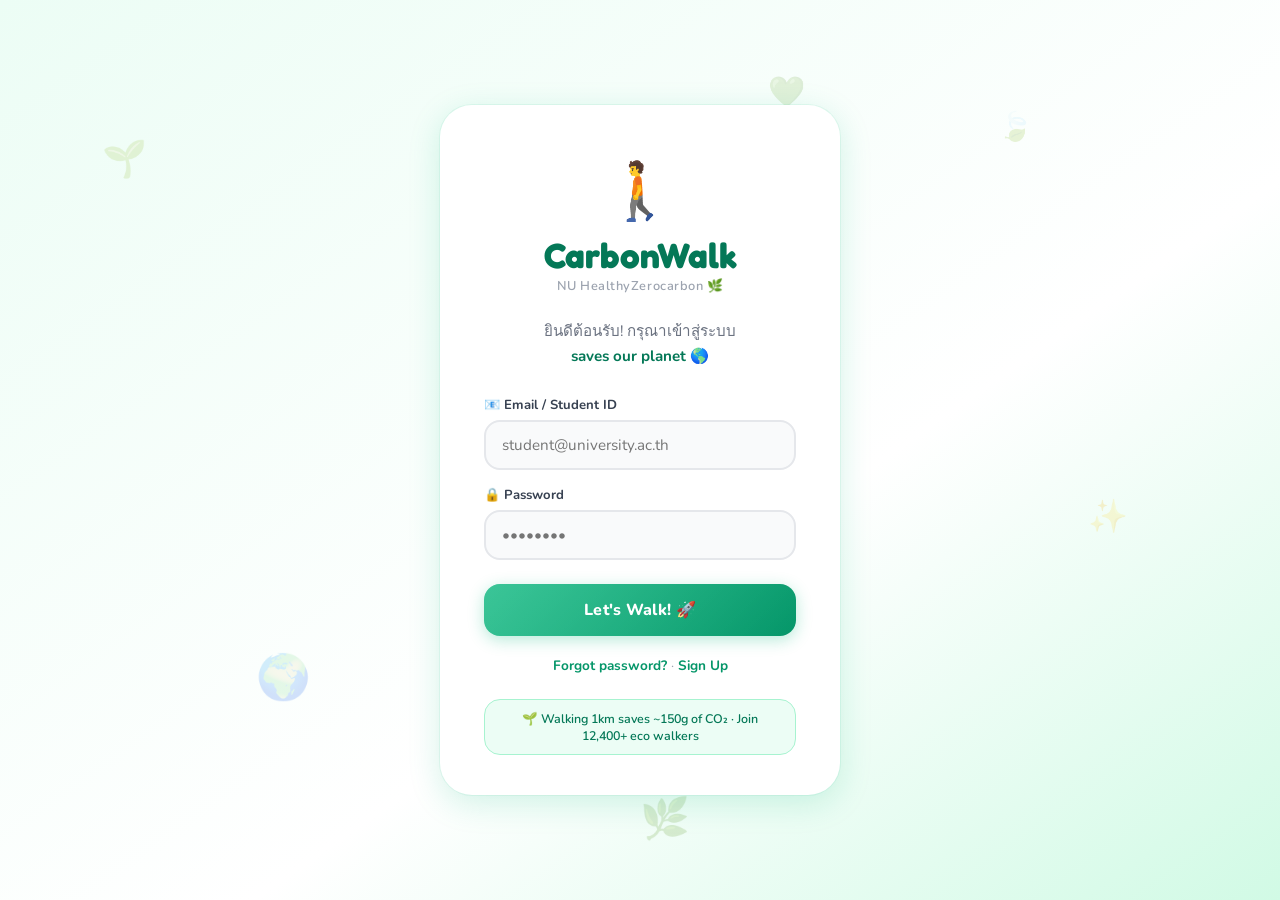
==== index.html @ cf756fbd "Add files via upload" ====
<!DOCTYPE html>
<html lang="en">
<head>
  <meta charset="UTF-8" />
  <meta name="viewport" content="width=device-width, initial-scale=1.0" />
  <title>CarbonWalk 🌿 NU HealthyZerocarbon</title>
  <link rel="stylesheet" href="code.css" />
  <link rel="preconnect" href="https://fonts.googleapis.com" />
  <link rel="preconnect" href="https://fonts.gstatic.com" crossorigin />
  <link href="https://fonts.googleapis.com/css2?family=Nunito:wght@400;600;700;800;900&family=Fredoka+One&display=swap" rel="stylesheet" />
</head>
<body>
 
  <!-- ═══════════════════════════════════════════
       LOGIN PAGE
  ═══════════════════════════════════════════ -->
  <div id="page-login" class="page active">
    <div class="login-bg">
      <span class="floating-sticker s1">🌱</span>
      <span class="floating-sticker s2">🍃</span>
      <span class="floating-sticker s3">🌍</span>
      <span class="floating-sticker s4">✨</span>
      <span class="floating-sticker s5">🌿</span>
      <span class="floating-sticker s6">💚</span>
    </div>
 
    <div class="login-card">
      <div class="login-logo">
        <div class="logo-badge">🚶</div>
        <h1 class="logo-title">CarbonWalk</h1>
        <p class="logo-sub">NU HealthyZerocarbon 🌿</p>
      </div>
 
      <div class="login-tagline">
        <p>ยินดีต้อนรับ! กรุณาเข้าสู่ระบบ<br/><strong>saves our planet 🌎</strong></p>
      </div>
 
      <div class="form-group">
        <label>📧 Email / Student ID</label>
        <input type="text" id="login-email" placeholder="student@university.ac.th" />
      </div>
      <div class="form-group">
        <label>🔒 Password</label>
        <input type="password" id="login-password" placeholder="••••••••" />
      </div>
 
      <button class="btn-primary" id="btn-login">
        Let's Walk! 🚀
      </button>
 
      <div class="login-footer">
        <a href="#">Forgot password?</a> · <a href="#">Sign Up</a>
      </div>
 
      <div class="eco-note">
        🌱 Walking 1km saves ~150g of CO₂ · Join 12,400+ eco walkers
      </div>
    </div>
  </div>
 
  <!-- ═══════════════════════════════════════════
       MAIN APP SHELL (after login)
  ═══════════════════════════════════════════ -->
  <div id="app-shell" class="hidden">
 
    <!-- TOP BAR (desktop) -->
    <header class="top-bar">
      <div class="top-bar-left">
        <span class="tb-logo">🚶 CarbonWalk</span>
        <span class="tb-tagline">NU HealthyZerocarbon</span>
      </div>
      <nav class="top-nav">
        <button class="top-nav-btn active" data-tab="home">🏠 Home</button>
        <button class="top-nav-btn" data-tab="map">🗺️ Map</button>
        <button class="top-nav-btn" data-tab="achievements">🏆 Badges</button>
        <button class="top-nav-btn" data-tab="history">📅 History</button>
        <button class="top-nav-btn" data-tab="profile">👤 Profile</button>
      </nav>
      <div class="top-bar-right">
        <div class="top-streak">🔥 <span id="tb-streak">7</span> day streak</div>
        <div class="top-avatar" id="top-avatar-btn">
          <img src="https://api.dicebear.com/7.x/fun-emoji/svg?seed=eco" alt="avatar" />
        </div>
      </div>
    </header>
 
    <!-- CONTENT AREA -->
    <main class="content-area">
 
      <!-- ─── HOME / DASHBOARD ─── -->
      <section id="tab-home" class="tab-content active">
 
        <div class="dashboard-greeting">
          <div>
            <p class="greeting-sub">Good morning! 🌤️</p>
            <h2 class="greeting-name">Eco Walker <span id="user-name-home">Alex</span> 👋</h2>
          </div>
          <div class="daily-goal-pill">
            <span>Goal: <strong id="goal-display">10,000</strong> steps</span>
          </div>
        </div>
 
        <!-- STEP RING TRACKER -->
        <div class="step-tracker-card">
          <div class="step-ring-wrap">
            <svg class="step-ring" viewBox="0 0 200 200" xmlns="http://www.w3.org/2000/svg">
              <circle class="ring-bg" cx="100" cy="100" r="80" />
              <circle class="ring-progress" id="ring-progress" cx="100" cy="100" r="80"
                stroke-dasharray="502"
                stroke-dashoffset="502" />
            </svg>
            <div class="ring-inner">
              <div class="ring-emoji">🚶</div>
              <div class="ring-steps" id="ring-steps">0</div>
              <div class="ring-label">steps today</div>
            </div>
          </div>
 
          <div class="step-stats-row">
            <div class="stat-chip">
              <span class="stat-icon">🔥</span>
              <span class="stat-val" id="stat-cal">0</span>
              <span class="stat-label">kcal</span>
            </div>
            <div class="stat-chip">
              <span class="stat-icon">📏</span>
              <span class="stat-val" id="stat-km">0.0</span>
              <span class="stat-label">km</span>
            </div>
            <div class="stat-chip">
              <span class="stat-icon">⏱️</span>
              <span class="stat-val" id="stat-min">0</span>
              <span class="stat-label">min</span>
            </div>
          </div>
 
          <div class="track-controls">
            <button class="btn-track" id="btn-start-stop">▶ Start Walk</button>
            <button class="btn-reset" id="btn-reset">↺ Reset</button>
          </div>
        </div>
 
        <!-- CARBON SAVED WIDGET -->
        <div class="carbon-card">
          <div class="carbon-header">
            <h3>🌍 Carbon Saved Today</h3>
            <span class="carbon-badge">Live</span>
          </div>
          <div class="carbon-body">
            <div class="carbon-main">
              <span class="carbon-val" id="carbon-grams">0</span>
              <span class="carbon-unit">g CO₂</span>
            </div>
            <div class="carbon-sub">
              ≈ <span id="carbon-km-equiv">0.0</span> km of car travel avoided 🚗💨
            </div>
          </div>
          <div class="carbon-bar-wrap">
            <div class="carbon-bar" id="carbon-bar"></div>
          </div>
        </div>
 
        <!-- TREE WIDGET -->
        <div class="tree-widget-card">
          <div class="tree-widget-left">
            <div class="tree-emoji-big" id="tree-emoji">🌱</div>
            <div class="tree-progress-ring-wrap">
              <svg viewBox="0 0 80 80" class="tree-ring-svg">
                <circle class="tree-ring-bg" cx="40" cy="40" r="32"/>
                <circle class="tree-ring-fill" id="tree-ring-fill" cx="40" cy="40" r="32"
                  stroke-dasharray="201"
                  stroke-dashoffset="201"/>
              </svg>
              <span class="tree-ring-pct" id="tree-ring-pct">0%</span>
            </div>
          </div>
          <div class="tree-widget-right">
            <h3 class="tree-title">🌳 Trees Saved</h3>
            <p class="tree-count"><span id="tree-count">0</span> <small>virtual trees</small></p>
            <p class="tree-sub">
              <span id="tree-co2-left">21.8</span>g CO₂ more to<br/>grow your next 🌳
            </p>
            <div class="tree-legend">
              <span>🌱 Seedling</span>
              <span>🌿 Sapling</span>
              <span>🌳 Full Tree</span>
            </div>
          </div>
        </div>
 
        <!-- QUICK ACHIEVEMENTS STRIP -->
        <div class="quick-achieve">
          <h3>🏅 Today's Challenges</h3>
          <div class="challenge-strip" id="challenge-strip">
            <!-- filled by JS -->
          </div>
        </div>
 
      </section>
 
      <!-- ─── MAP ─── -->
      <section id="tab-map" class="tab-content">
        <div class="map-header">
          <h2>🗺️ Live Walk Tracker</h2>
          <p>Track your route in real-time</p>
        </div>
 
        <div class="map-placeholder" id="map-placeholder">
          <div class="map-overlay-ui">
            <div class="map-mock-route"></div>
            <div class="map-pin current">📍</div>
            <div class="map-pin start">🏁</div>
            <div class="map-grid"></div>
          </div>
          <div class="map-overlay-label">
            <span class="map-label-text">🛰️ GPS Map (connect device to activate)</span>
          </div>
        </div>
 
        <div class="map-stats-row">
          <div class="map-stat">
            <div class="ms-icon">📏</div>
            <div class="ms-val" id="map-km">0.0 km</div>
            <div class="ms-label">Distance</div>
          </div>
          <div class="map-stat">
            <div class="ms-icon">⏱️</div>
            <div class="ms-val" id="map-time">00:00</div>
            <div class="ms-label">Time</div>
          </div>
          <div class="map-stat">
            <div class="ms-icon">⚡</div>
            <div class="ms-val" id="map-pace">0:00</div>
            <div class="ms-label">Pace / km</div>
          </div>
          <div class="map-stat">
            <div class="ms-icon">🌍</div>
            <div class="ms-val" id="map-co2">0g</div>
            <div class="ms-label">CO₂ Saved</div>
          </div>
        </div>
 
        <div class="map-controls">
          <button class="btn-primary" id="btn-map-start">▶ Start Tracking</button>
          <button class="btn-secondary" id="btn-map-pause">⏸ Pause</button>
          <button class="btn-danger" id="btn-map-stop">⏹ Stop &amp; Save</button>
        </div>
 
        <div class="route-history">
          <h3>📍 Recent Routes</h3>
          <div class="route-list" id="route-list">
            <div class="route-item">
              <span class="route-icon">🏫</span>
              <div class="route-info">
                <strong>Campus Loop</strong>
                <small>2.3 km · 28 min · 345g CO₂ saved</small>
              </div>
              <span class="route-date">Today</span>
            </div>
            <div class="route-item">
              <span class="route-icon">🏪</span>
              <div class="route-info">
                <strong>Market Walk</strong>
                <small>1.8 km · 22 min · 270g CO₂ saved</small>
              </div>
              <span class="route-date">Yesterday</span>
            </div>
            <div class="route-item">
              <span class="route-icon">🌳</span>
              <div class="route-info">
                <strong>Park Path</strong>
                <small>3.1 km · 38 min · 465g CO₂ saved</small>
              </div>
              <span class="route-date">Mon</span>
            </div>
          </div>
        </div>
      </section>
 
      <!-- ─── ACHIEVEMENTS ─── -->
      <section id="tab-achievements" class="tab-content">
        <div class="achieve-header">
          <h2>🏆 Badges &amp; Achievements</h2>
          <p>Keep walking to unlock them all!</p>
        </div>
 
        <div class="achieve-summary">
          <div class="ach-sum-item">
            <span class="ach-sum-val" id="ach-unlocked">3</span>
            <span class="ach-sum-label">Unlocked</span>
          </div>
          <div class="ach-sum-divider"></div>
          <div class="ach-sum-item">
            <span class="ach-sum-val" id="ach-total">12</span>
            <span class="ach-sum-label">Total</span>
          </div>
          <div class="ach-sum-divider"></div>
          <div class="ach-sum-item">
            <span class="ach-sum-val" id="ach-points">450</span>
            <span class="ach-sum-label">Eco Points</span>
          </div>
        </div>
 
        <!-- Level Bar -->
        <div class="level-card">
          <div class="level-header">
            <span class="level-icon">🌿</span>
            <div>
              <strong class="level-name" id="level-name">Eco Seedling</strong>
              <p class="level-desc">Keep walking to level up!</p>
            </div>
            <span class="level-num">Lv. <span id="level-num">2</span></span>
          </div>
          <div class="level-bar-bg">
            <div class="level-bar-fill" id="level-bar-fill" style="width:35%"></div>
          </div>
          <div class="level-bar-labels">
            <span>450 pts</span><span>Next: 1,000 pts</span>
          </div>
        </div>
 
        <!-- Badges Grid -->
        <div class="badges-section">
          <h3>🎖️ My Badges</h3>
          <div class="badges-grid" id="badges-grid">
            <!-- Filled by JS -->
          </div>
        </div>
 
        <!-- Active Challenges -->
        <div class="challenges-section">
          <h3>⚡ Active Challenges</h3>
          <div class="challenges-list" id="challenges-list">
            <!-- Filled by JS -->
          </div>
        </div>
      </section>
 
      <!-- ─── HISTORY ─── -->
      <section id="tab-history" class="tab-content">
        <div class="history-header">
          <h2>📅 Walking History</h2>
          <p>Your eco journey so far 🌱</p>
        </div>
 
        <!-- Week Summary -->
        <div class="week-summary">
          <h3>This Week</h3>
          <div class="week-bars" id="week-bars">
            <!-- Filled by JS -->
          </div>
          <div class="week-days" id="week-days">
            <!-- Filled by JS -->
          </div>
        </div>
 
        <!-- Cumulative Stats -->
        <div class="cumul-stats">
          <div class="cumul-card">
            <span class="cumul-icon">👣</span>
            <span class="cumul-val" id="total-steps-all">0</span>
            <span class="cumul-label">Total Steps</span>
          </div>
          <div class="cumul-card">
            <span class="cumul-icon">📏</span>
            <span class="cumul-val" id="total-km-all">0.0 km</span>
            <span class="cumul-label">Distance</span>
          </div>
          <div class="cumul-card">
            <span class="cumul-icon">🌍</span>
            <span class="cumul-val" id="total-co2-all">0g</span>
            <span class="cumul-label">CO₂ Saved</span>
          </div>
          <div class="cumul-card">
            <span class="cumul-icon">🌳</span>
            <span class="cumul-val" id="total-trees-all">0</span>
            <span class="cumul-label">Trees Saved</span>
          </div>
        </div>
 
        <!-- Daily Log -->
        <div class="daily-log">
          <h3>📋 Daily Log</h3>
          <div class="log-list" id="log-list">
            <!-- Filled by JS -->
          </div>
        </div>
      </section>
 
      <!-- ─── PROFILE ─── -->
      <section id="tab-profile" class="tab-content">
        <div class="profile-hero">
          <div class="profile-avatar-wrap">
            <img src="https://api.dicebear.com/7.x/fun-emoji/svg?seed=eco" class="profile-avatar" alt="avatar" />
            <div class="profile-level-badge">Lv.2</div>
          </div>
          <h2 class="profile-name" id="profile-name-display">Alex Walker</h2>
          <p class="profile-id">🎓 Student · Naresuan University</p>
          <p class="profile-joined">🌱 Eco walker since May 2024</p>
 
          <div class="profile-rank">
            <span>🌿 Eco Seedling</span>
          </div>
        </div>
 
        <!-- All-time stats -->
        <div class="profile-stats-grid">
          <div class="ps-card">
            <span class="ps-icon">👣</span>
            <span class="ps-val" id="ps-total-steps">128,450</span>
            <span class="ps-label">Lifetime Steps</span>
          </div>
          <div class="ps-card">
            <span class="ps-icon">🌍</span>
            <span class="ps-val" id="ps-total-co2">19.3 kg</span>
            <span class="ps-label">CO₂ Saved</span>
          </div>
          <div class="ps-card">
            <span class="ps-icon">🌳</span>
            <span class="ps-val" id="ps-total-trees">88</span>
            <span class="ps-label">Trees Saved</span>
          </div>
          <div class="ps-card">
            <span class="ps-icon">🔥</span>
            <span class="ps-val" id="ps-streak">7</span>
            <span class="ps-label">Day Streak</span>
          </div>
        </div>
 
        <!-- Preferences -->
        <div class="profile-section">
          <h3>⚙️ Preferences</h3>
          <div class="pref-list">
            <div class="pref-item">
              <span>🏃 Daily Step Goal</span>
              <div class="pref-control">
                <button class="pref-btn" id="goal-minus">−</button>
                <span id="pref-goal-val">10,000</span>
                <button class="pref-btn" id="goal-plus">+</button>
              </div>
            </div>
            <div class="pref-item">
              <span>🔔 Notifications</span>
              <label class="toggle-switch">
                <input type="checkbox" id="toggle-notif" checked />
                <span class="toggle-slider"></span>
              </label>
            </div>
            <div class="pref-item">
              <span>🌙 Dark Mode</span>
              <label class="toggle-switch">
                <input type="checkbox" id="toggle-dark" />
                <span class="toggle-slider"></span>
              </label>
            </div>
            <div class="pref-item">
              <span>📍 Auto GPS Track</span>
              <label class="toggle-switch">
                <input type="checkbox" id="toggle-gps" checked />
                <span class="toggle-slider"></span>
              </label>
            </div>
          </div>
        </div>
 
        <!-- Eco Impact -->
        <div class="profile-section eco-impact">
          <h3>🌎 Your Eco Impact</h3>
          <div class="impact-statement">
            <p>Your walking has saved the equivalent of</p>
            <div class="impact-big">🚗 128 km</div>
            <p>of car travel, keeping <strong>19.3 kg</strong> of CO₂ out of our atmosphere. You are a <strong>Climate Hero!</strong> 🦸‍♀️</p>
          </div>
        </div>
 
        <button class="btn-logout" id="btn-logout">🚪 Log Out</button>
      </section>
 
    </main><!-- end .content-area -->
 
    <!-- BOTTOM NAV (mobile) -->
    <nav class="bottom-nav">
      <button class="bnav-btn active" data-tab="home">
        <span class="bnav-icon">🏠</span>
        <span class="bnav-label">Home</span>
      </button>
      <button class="bnav-btn" data-tab="map">
        <span class="bnav-icon">🗺️</span>
        <span class="bnav-label">Map</span>
      </button>
      <button class="bnav-btn" data-tab="achievements">
        <span class="bnav-icon">🏆</span>
        <span class="bnav-label">Badges</span>
      </button>
      <button class="bnav-btn" data-tab="history">
        <span class="bnav-icon">📅</span>
        <span class="bnav-label">History</span>
      </button>
      <button class="bnav-btn" data-tab="profile">
        <span class="bnav-icon">👤</span>
        <span class="bnav-label">Profile</span>
      </button>
    </nav>
 
  </div><!-- end #app-shell -->
 
  <!-- TOAST NOTIFICATION -->
  <div id="toast" class="toast hidden"></div>
 
  <script src="script.js"></script>
</body>
</html>
---- code.css ----
/* ═══════════════════════════════════════════════════════
   CarbonWalk · NU HealthyZerocarbon
   style.css — Cute Minimal · Green & White · Mobile-First
   ═══════════════════════════════════════════════════════ */
 
/* ─── CSS VARIABLES ─── */
:root {
  --green-900: #064e3b;
  --green-800: #065f46;
  --green-700: #047857;
  --green-600: #059669;
  --green-500: #10b981;
  --green-400: #34d399;
  --green-300: #6ee7b7;
  --green-200: #a7f3d0;
  --green-100: #d1fae5;
  --green-50:  #ecfdf5;
 
  --white:     #ffffff;
  --gray-50:   #f9fafb;
  --gray-100:  #f3f4f6;
  --gray-200:  #e5e7eb;
  --gray-300:  #d1d5db;
  --gray-400:  #9ca3af;
  --gray-500:  #6b7280;
  --gray-700:  #374151;
  --gray-900:  #111827;
 
  --accent:    #f59e0b;
  --danger:    #ef4444;
  --info:      #3b82f6;
 
  --radius-sm: 10px;
  --radius-md: 16px;
  --radius-lg: 24px;
  --radius-xl: 32px;
  --radius-full: 9999px;
 
  --shadow-sm: 0 2px 8px rgba(16,185,129,0.08);
  --shadow-md: 0 4px 20px rgba(16,185,129,0.13);
  --shadow-lg: 0 8px 32px rgba(16,185,129,0.18);
 
  --font-main: 'Nunito', sans-serif;
  --font-display: 'Fredoka One', cursive;
 
  --transition: 0.25s cubic-bezier(0.34, 1.56, 0.64, 1);
  --transition-fast: 0.15s ease;
 
  --bottom-nav-h: 72px;
  --top-bar-h: 64px;
}
 
/* ─── DARK MODE ─── */
body.dark {
  --white:    #1a2e1e;
  --gray-50:  #1f3324;
  --gray-100: #243b29;
  --gray-200: #2e4a33;
  --gray-300: #3d6345;
  --gray-400: #6b9e76;
  --gray-500: #9dc9a8;
  --gray-700: #c8e6cc;
  --gray-900: #ecf7ee;
  --green-50: #162b1a;
  --green-100:#1f3c25;
}
 
/* ─── RESET & BASE ─── */
*, *::before, *::after { box-sizing: border-box; margin: 0; padding: 0; }
 
html { font-size: 16px; scroll-behavior: smooth; }
 
body {
  font-family: var(--font-main);
  background: var(--gray-50);
  color: var(--gray-900);
  min-height: 100vh;
  overflow-x: hidden;
  -webkit-font-smoothing: antialiased;
}
 
a { color: var(--green-600); text-decoration: none; }
a:hover { text-decoration: underline; }
 
img { max-width: 100%; display: block; }
 
input {
  font-family: var(--font-main);
  font-size: 1rem;
}
 
button {
  font-family: var(--font-main);
  cursor: pointer;
  border: none;
  outline: none;
}
 
/* ─── UTILITY ─── */
.hidden { display: none !important; }
 
/* ═══════════════════════════════════════════════════════
   LOGIN PAGE
═══════════════════════════════════════════════════════ */
#page-login {
  min-height: 100vh;
  display: flex;
  align-items: center;
  justify-content: center;
  padding: 24px 16px;
  position: relative;
  background: linear-gradient(145deg, var(--green-50) 0%, var(--white) 60%, var(--green-100) 100%);
  overflow: hidden;
}
 
/* Floating background stickers */
.login-bg {
  position: absolute;
  inset: 0;
  pointer-events: none;
  overflow: hidden;
}
 
.floating-sticker {
  position: absolute;
  font-size: clamp(28px, 5vw, 48px);
  opacity: 0.18;
  animation: floatUp 6s ease-in-out infinite;
  user-select: none;
}
.s1 { left: 8%;  top: 15%; animation-delay: 0s;    font-size: 36px; }
.s2 { left: 78%; top: 12%; animation-delay: 1.2s;  font-size: 28px; }
.s3 { left: 20%; top: 72%; animation-delay: 0.6s;  font-size: 44px; }
.s4 { left: 85%; top: 55%; animation-delay: 2s;    font-size: 32px; }
.s5 { left: 50%; top: 88%; animation-delay: 1.6s;  font-size: 40px; }
.s6 { left: 60%; top: 8%;  animation-delay: 0.9s;  font-size: 30px; }
 
@keyframes floatUp {
  0%, 100% { transform: translateY(0px) rotate(0deg);  opacity: 0.18; }
  50%       { transform: translateY(-18px) rotate(8deg); opacity: 0.28; }
}

/* Falling leaves background (login) */
.fall-leaf {
  position: absolute;
  top: -10vh;
  left: 0;
  pointer-events: none;
  user-select: none;
  opacity: 0.85;
  z-index: 1;
  will-change: transform, opacity;
  animation-name: fallDown, leafSpin;
  animation-timing-function: linear, ease-in-out;
  animation-iteration-count: infinite, infinite;
}

@keyframes fallDown {
  0%   { transform: translateY(-10vh) translateX(0); opacity: 0.9; }
  50%  { opacity: 0.95; }
  100% { transform: translateY(110vh) translateX(30px); opacity: 0.85; }
}

@keyframes leafSpin {
  0%   { transform: rotate(0deg); }
  50%  { transform: rotate(90deg); }
  100% { transform: rotate(360deg); }
}
/* removed falling leaves styles */
 
.login-card {
  background: var(--white);
  border-radius: var(--radius-xl);
  padding: 40px 32px 32px;
  width: 100%;
  max-width: 400px;
  box-shadow: var(--shadow-lg), 0 0 0 1px rgba(16,185,129,0.08);
  position: relative;
  animation: slideUp 0.6s cubic-bezier(0.34, 1.56, 0.64, 1) both;
}
 
@keyframes slideUp {
  from { opacity: 0; transform: translateY(40px) scale(0.96); }
  to   { opacity: 1; transform: translateY(0)    scale(1); }
}
 
.login-logo {
  text-align: center;
  margin-bottom: 24px;
}
 
.logo-badge {
  font-size: 56px;
  display: block;
  margin-bottom: 8px;
  animation: bounce 2s ease-in-out infinite;
}
 
@keyframes bounce {
  0%, 100% { transform: translateY(0); }
  50%       { transform: translateY(-8px); }
}
 
.logo-title {
  font-family: var(--font-display);
  font-size: 2.2rem;
  color: var(--green-700);
  line-height: 1;
}
 
.logo-sub {
  font-size: 0.8rem;
  color: var(--gray-400);
  margin-top: 4px;
  font-weight: 600;
  letter-spacing: 0.04em;
}
 
.login-tagline {
  text-align: center;
  margin-bottom: 28px;
  color: var(--gray-500);
  font-size: 0.95rem;
  line-height: 1.6;
}
.login-tagline strong { color: var(--green-700); }
 
.form-group {
  margin-bottom: 16px;
}
 
.form-group label {
  display: block;
  font-size: 0.82rem;
  font-weight: 700;
  color: var(--gray-700);
  margin-bottom: 6px;
}
 
.form-group input {
  width: 100%;
  padding: 13px 16px;
  border: 2px solid var(--gray-200);
  border-radius: var(--radius-md);
  font-size: 0.95rem;
  background: var(--gray-50);
  color: var(--gray-900);
  transition: border-color var(--transition-fast), box-shadow var(--transition-fast);
}
 
.form-group input:focus {
  outline: none;
  border-color: var(--green-400);
  box-shadow: 0 0 0 4px rgba(52, 211, 153, 0.15);
  background: var(--white);
}
 
.btn-primary {
  width: 100%;
  padding: 15px;
  background: linear-gradient(135deg, var(--green-500), var(--green-600));
  color: white;
  font-size: 1rem;
  font-weight: 800;
  border-radius: var(--radius-md);
  margin-top: 8px;
  letter-spacing: 0.02em;
  box-shadow: 0 4px 16px rgba(16,185,129,0.3);
  transition: transform var(--transition), box-shadow var(--transition);
  position: relative;
  overflow: hidden;
}
 
.btn-primary::after {
  content: '';
  position: absolute;
  inset: 0;
  background: linear-gradient(135deg, rgba(255,255,255,0.18), transparent);
  border-radius: inherit;
}
 
.btn-primary:hover {
  transform: translateY(-2px);
  box-shadow: 0 8px 24px rgba(16,185,129,0.4);
}
 
.btn-primary:active { transform: translateY(0); }
 
.login-footer {
  text-align: center;
  margin-top: 20px;
  font-size: 0.85rem;
  color: var(--gray-400);
}
.login-footer a { color: var(--green-600); font-weight: 700; }
 
.eco-note {
  margin-top: 24px;
  background: var(--green-50);
  border: 1px solid var(--green-200);
  border-radius: var(--radius-md);
  padding: 10px 14px;
  font-size: 0.78rem;
  color: var(--green-700);
  text-align: center;
  font-weight: 600;
}
 
/* ═══════════════════════════════════════════════════════
   APP SHELL
═══════════════════════════════════════════════════════ */
 
/* PAGE TRANSITIONS */
.page { display: none; }
.page.active { display: flex; flex-direction: column; min-height: 100vh; }
 
#app-shell {
  display: flex;
  flex-direction: column;
  min-height: 100vh;
}
 
/* ─── TOP BAR (desktop only via media query) ─── */
.top-bar {
  display: none; /* hidden on mobile */
  align-items: center;
  justify-content: space-between;
  padding: 0 32px;
  height: var(--top-bar-h);
  background: var(--white);
  border-bottom: 2px solid var(--green-100);
  box-shadow: var(--shadow-sm);
  position: sticky;
  top: 0;
  z-index: 100;
  gap: 24px;
}
 
.top-bar-left { display: flex; align-items: baseline; gap: 10px; flex-shrink: 0; }
 
.tb-logo {
  font-family: var(--font-display);
  font-size: 1.5rem;
  color: var(--green-700);
}
 
.tb-tagline {
  font-size: 0.75rem;
  color: var(--gray-400);
  font-weight: 600;
  display: none;
}
 
.top-nav {
  display: flex;
  gap: 4px;
  background: var(--gray-100);
  border-radius: var(--radius-full);
  padding: 4px;
}
 
.top-nav-btn {
  padding: 8px 16px;
  border-radius: var(--radius-full);
  font-size: 0.85rem;
  font-weight: 700;
  color: var(--gray-500);
  background: transparent;
  transition: all var(--transition-fast);
  white-space: nowrap;
}
 
.top-nav-btn:hover { color: var(--green-600); background: var(--green-50); }
.top-nav-btn.active {
  background: var(--green-500);
  color: white;
  box-shadow: 0 2px 8px rgba(16,185,129,0.3);
}
 
.top-bar-right { display: flex; align-items: center; gap: 16px; flex-shrink: 0; }
 
.top-streak {
  font-size: 0.85rem;
  font-weight: 700;
  color: var(--accent);
  background: rgba(245,158,11,0.1);
  padding: 6px 12px;
  border-radius: var(--radius-full);
  white-space: nowrap;
}
 
.top-avatar {
  width: 40px; height: 40px;
  border-radius: 50%;
  overflow: hidden;
  border: 2px solid var(--green-300);
  cursor: pointer;
  transition: transform var(--transition);
}
.top-avatar:hover { transform: scale(1.1); }
 
/* ─── CONTENT AREA ─── */
.content-area {
  flex: 1;
  overflow-y: auto;
  padding: 16px 16px calc(var(--bottom-nav-h) + 16px);
  max-width: 800px;
  margin: 0 auto;
  width: 100%;
}
 
/* Tab sections */
.tab-content { display: none; animation: fadeIn 0.3s ease both; }
.tab-content.active { display: block; }
 
@keyframes fadeIn {
  from { opacity: 0; transform: translateY(12px); }
  to   { opacity: 1; transform: translateY(0); }
}
 
/* ─── BOTTOM NAV ─── */
.bottom-nav {
  position: fixed;
  bottom: 0; left: 0; right: 0;
  height: var(--bottom-nav-h);
  background: var(--white);
  border-top: 2px solid var(--green-100);
  display: flex;
  align-items: center;
  justify-content: space-around;
  padding: 0 8px;
  box-shadow: 0 -4px 20px rgba(0,0,0,0.06);
  z-index: 100;
}
 
.bnav-btn {
  display: flex;
  flex-direction: column;
  align-items: center;
  gap: 2px;
  padding: 8px 12px;
  border-radius: var(--radius-md);
  background: transparent;
  color: var(--gray-400);
  font-size: 0.7rem;
  font-weight: 700;
  transition: all var(--transition-fast);
  flex: 1;
  max-width: 72px;
}
 
.bnav-icon { font-size: 22px; display: block; transition: transform var(--transition); }
.bnav-label { line-height: 1; }
 
.bnav-btn:hover { color: var(--green-500); }
.bnav-btn:hover .bnav-icon { transform: translateY(-3px); }
 
.bnav-btn.active {
  color: var(--green-600);
  background: var(--green-50);
}
.bnav-btn.active .bnav-icon { transform: scale(1.15); }
 
/* ═══════════════════════════════════════════════════════
   HOME / DASHBOARD
═══════════════════════════════════════════════════════ */
 
.dashboard-greeting {
  display: flex;
  align-items: flex-start;
  justify-content: space-between;
  margin-bottom: 20px;
  flex-wrap: wrap;
  gap: 12px;
}
 
.greeting-sub {
  font-size: 0.85rem;
  color: var(--gray-400);
  font-weight: 600;
  margin-bottom: 2px;
}
 
.greeting-name {
  font-family: var(--font-display);
  font-size: 1.6rem;
  color: var(--gray-900);
}
 
.daily-goal-pill {
  background: var(--green-50);
  border: 1.5px solid var(--green-200);
  border-radius: var(--radius-full);
  padding: 8px 16px;
  font-size: 0.82rem;
  font-weight: 700;
  color: var(--green-700);
  white-space: nowrap;
}
 
/* ─── STEP TRACKER CARD ─── */
.step-tracker-card {
  background: var(--white);
  border-radius: var(--radius-xl);
  padding: 28px 20px 20px;
  margin-bottom: 16px;
  box-shadow: var(--shadow-md);
  border: 1.5px solid var(--green-100);
  text-align: center;
}
 
.step-ring-wrap {
  position: relative;
  display: inline-block;
  width: 180px; height: 180px;
  margin-bottom: 20px;
}
 
.step-ring {
  width: 100%; height: 100%;
  transform: rotate(-90deg);
  filter: drop-shadow(0 4px 12px rgba(16,185,129,0.2));
}
 
.ring-bg {
  fill: none;
  stroke: var(--green-100);
  stroke-width: 14;
}
 
.ring-progress {
  fill: none;
  stroke: url(#ringGrad);
  stroke-width: 14;
  stroke-linecap: round;
  transition: stroke-dashoffset 0.6s cubic-bezier(0.34, 1.56, 0.64, 1);
}
 
.ring-inner {
  position: absolute;
  top: 50%; left: 50%;
  transform: translate(-50%, -50%);
  display: flex;
  flex-direction: column;
  align-items: center;
  gap: 2px;
}
 
.ring-emoji { font-size: 28px; animation: walk 0.5s ease infinite alternate; }
@keyframes walk {
  from { transform: translateX(-3px) rotate(-5deg); }
  to   { transform: translateX(3px)  rotate(5deg); }
}
 
.ring-steps {
  font-family: var(--font-display);
  font-size: 2rem;
  color: var(--green-700);
  line-height: 1;
  transition: all 0.3s ease;
}
 
.ring-label {
  font-size: 0.72rem;
  color: var(--gray-400);
  font-weight: 600;
  letter-spacing: 0.05em;
  text-transform: uppercase;
}
 
.step-stats-row {
  display: flex;
  justify-content: center;
  gap: 12px;
  margin-bottom: 20px;
  flex-wrap: wrap;
}
 
.stat-chip {
  display: flex;
  flex-direction: column;
  align-items: center;
  gap: 2px;
  background: var(--gray-50);
  border: 1.5px solid var(--gray-200);
  border-radius: var(--radius-md);
  padding: 10px 18px;
  min-width: 72px;
  transition: border-color var(--transition-fast), box-shadow var(--transition-fast);
}
.stat-chip:hover {
  border-color: var(--green-300);
  box-shadow: var(--shadow-sm);
}
 
.stat-icon { font-size: 18px; }
.stat-val { font-family: var(--font-display); font-size: 1.1rem; color: var(--gray-900); line-height: 1; }
.stat-label { font-size: 0.7rem; color: var(--gray-400); font-weight: 600; text-transform: uppercase; letter-spacing: 0.04em; }
 
.track-controls {
  display: flex;
  gap: 10px;
  justify-content: center;
}
 
.btn-track {
  padding: 13px 28px;
  background: linear-gradient(135deg, var(--green-500), var(--green-600));
  color: white;
  font-size: 0.95rem;
  font-weight: 800;
  border-radius: var(--radius-full);
  box-shadow: 0 4px 16px rgba(16,185,129,0.3);
  transition: transform var(--transition), box-shadow var(--transition);
  letter-spacing: 0.02em;
}
.btn-track:hover { transform: translateY(-2px); box-shadow: 0 8px 24px rgba(16,185,129,0.4); }
.btn-track:active { transform: scale(0.97); }
.btn-track.tracking {
  background: linear-gradient(135deg, #ef4444, #dc2626);
  box-shadow: 0 4px 16px rgba(239,68,68,0.3);
}
 
.btn-reset {
  padding: 13px 20px;
  background: var(--gray-100);
  color: var(--gray-500);
  font-size: 0.95rem;
  font-weight: 700;
  border-radius: var(--radius-full);
  transition: all var(--transition-fast);
}
.btn-reset:hover { background: var(--gray-200); color: var(--gray-700); }
 
/* ─── CARBON CARD ─── */
.carbon-card {
  background: linear-gradient(135deg, var(--green-700), var(--green-600));
  border-radius: var(--radius-xl);
  padding: 20px;
  margin-bottom: 16px;
  color: white;
  box-shadow: var(--shadow-lg);
  position: relative;
  overflow: hidden;
}
 
.carbon-card::before {
  content: '🌍';
  position: absolute;
  right: -10px; bottom: -15px;
  font-size: 96px;
  opacity: 0.12;
  transform: rotate(-15deg);
  pointer-events: none;
}
 
.carbon-header {
  display: flex;
  align-items: center;
  justify-content: space-between;
  margin-bottom: 12px;
}
.carbon-header h3 { font-size: 0.95rem; font-weight: 700; opacity: 0.95; }
 
.carbon-badge {
  background: rgba(255,255,255,0.2);
  border: 1px solid rgba(255,255,255,0.3);
  border-radius: var(--radius-full);
  padding: 3px 10px;
  font-size: 0.72rem;
  font-weight: 700;
  letter-spacing: 0.06em;
  animation: pulse-badge 2s ease-in-out infinite;
}
@keyframes pulse-badge {
  0%, 100% { opacity: 1; }
  50%       { opacity: 0.6; }
}
 
.carbon-body { margin-bottom: 12px; }
 
.carbon-main {
  display: flex;
  align-items: baseline;
  gap: 6px;
  margin-bottom: 4px;
}
 
.carbon-val {
  font-family: var(--font-display);
  font-size: 2.8rem;
  line-height: 1;
  transition: all 0.3s ease;
}
 
.carbon-unit { font-size: 1rem; opacity: 0.8; font-weight: 600; }
 
.carbon-sub { font-size: 0.82rem; opacity: 0.8; font-weight: 600; }
 
.carbon-bar-wrap {
  height: 6px;
  background: rgba(255,255,255,0.2);
  border-radius: var(--radius-full);
  overflow: hidden;
}
 
.carbon-bar {
  height: 100%;
  background: rgba(255,255,255,0.7);
  border-radius: var(--radius-full);
  width: 0%;
  transition: width 0.8s cubic-bezier(0.34, 1.56, 0.64, 1);
}
 
/* ─── TREE WIDGET ─── */
.tree-widget-card {
  background: var(--white);
  border-radius: var(--radius-xl);
  padding: 20px;
  margin-bottom: 16px;
  display: flex;
  gap: 20px;
  align-items: center;
  box-shadow: var(--shadow-md);
  border: 1.5px solid var(--green-100);
}
 
.tree-widget-left {
  display: flex;
  flex-direction: column;
  align-items: center;
  gap: 8px;
  flex-shrink: 0;
}
 
.tree-emoji-big {
  font-size: 48px;
  line-height: 1;
  animation: treeSway 3s ease-in-out infinite;
}
 
@keyframes treeSway {
  0%, 100% { transform: rotate(-3deg); }
  50%       { transform: rotate(3deg); }
}
 
.tree-progress-ring-wrap {
  position: relative;
  width: 72px; height: 72px;
}
 
.tree-ring-svg { width: 100%; height: 100%; transform: rotate(-90deg); }
 
.tree-ring-bg {
  fill: none;
  stroke: var(--green-100);
  stroke-width: 7;
}
 
.tree-ring-fill {
  fill: none;
  stroke: var(--green-500);
  stroke-width: 7;
  stroke-linecap: round;
  transition: stroke-dashoffset 0.8s cubic-bezier(0.34, 1.56, 0.64, 1);
}
 
.tree-ring-pct {
  position: absolute;
  top: 50%; left: 50%;
  transform: translate(-50%, -50%);
  font-size: 0.78rem;
  font-weight: 800;
  color: var(--green-700);
}
 
.tree-widget-right { flex: 1; }
 
.tree-title { font-size: 1rem; font-weight: 800; color: var(--gray-900); margin-bottom: 4px; }
 
.tree-count {
  font-family: var(--font-display);
  font-size: 2rem;
  color: var(--green-700);
  line-height: 1;
  margin-bottom: 6px;
}
.tree-count small { font-family: var(--font-main); font-size: 0.75rem; color: var(--gray-400); font-weight: 600; }
 
.tree-sub {
  font-size: 0.8rem;
  color: var(--gray-500);
  line-height: 1.5;
  margin-bottom: 10px;
}
 
.tree-legend {
  display: flex;
  gap: 8px;
  flex-wrap: wrap;
}
.tree-legend span {
  font-size: 0.72rem;
  background: var(--green-50);
  border: 1px solid var(--green-200);
  border-radius: var(--radius-full);
  padding: 3px 8px;
  color: var(--green-700);
  font-weight: 700;
}
 
/* ─── QUICK ACHIEVEMENTS ─── */
.quick-achieve { margin-bottom: 8px; }
.quick-achieve h3 { font-size: 1rem; font-weight: 800; color: var(--gray-900); margin-bottom: 12px; }
 
.challenge-strip {
  display: flex;
  gap: 10px;
  overflow-x: auto;
  padding-bottom: 8px;
  scrollbar-width: none;
}
.challenge-strip::-webkit-scrollbar { display: none; }
 
.challenge-mini {
  flex-shrink: 0;
  background: var(--white);
  border: 1.5px solid var(--gray-200);
  border-radius: var(--radius-lg);
  padding: 14px 16px;
  min-width: 140px;
  text-align: center;
  transition: all var(--transition-fast);
  box-shadow: var(--shadow-sm);
}
.challenge-mini:hover {
  border-color: var(--green-300);
  box-shadow: var(--shadow-md);
  transform: translateY(-2px);
}
.challenge-mini.done {
  background: var(--green-50);
  border-color: var(--green-300);
}
.challenge-mini-icon { font-size: 28px; display: block; margin-bottom: 6px; }
.challenge-mini-name { font-size: 0.75rem; font-weight: 800; color: var(--gray-700); margin-bottom: 4px; }
.challenge-mini-prog { font-size: 0.7rem; color: var(--gray-400); font-weight: 600; }
.challenge-mini.done .challenge-mini-prog { color: var(--green-600); }
 
.mini-prog-bar-bg {
  height: 4px;
  background: var(--gray-200);
  border-radius: var(--radius-full);
  margin-top: 8px;
  overflow: hidden;
}
.mini-prog-bar-fill {
  height: 100%;
  background: var(--green-400);
  border-radius: var(--radius-full);
  transition: width 0.6s ease;
}
.challenge-mini.done .mini-prog-bar-fill { background: var(--green-500); }
 
/* ═══════════════════════════════════════════════════════
   MAP PAGE
═══════════════════════════════════════════════════════ */
 
.map-header { margin-bottom: 16px; }
.map-header h2 { font-family: var(--font-display); font-size: 1.6rem; color: var(--gray-900); }
.map-header p { font-size: 0.85rem; color: var(--gray-400); font-weight: 600; }
 
.map-placeholder {
  width: 100%;
  aspect-ratio: 16/9;
  min-height: 220px;
  max-height: 340px;
  background: linear-gradient(135deg, #e8f5e9 0%, #c8e6c9 30%, #a5d6a7 60%, #81c784 100%);
  border-radius: var(--radius-xl);
  position: relative;
  overflow: hidden;
  margin-bottom: 16px;
  box-shadow: var(--shadow-md);
  border: 1.5px solid var(--green-200);
}
 
/* Map grid lines */
.map-grid {
  position: absolute;
  inset: 0;
  background-image:
    linear-gradient(rgba(255,255,255,0.3) 1px, transparent 1px),
    linear-gradient(90deg, rgba(255,255,255,0.3) 1px, transparent 1px);
  background-size: 40px 40px;
}
 
.map-overlay-ui {
  position: absolute;
  inset: 0;
}
 
.map-mock-route {
  position: absolute;
  top: 30%; left: 20%;
  width: 60%; height: 40%;
  border: 3px dashed rgba(5, 150, 105, 0.6);
  border-radius: 50% 30% 50% 30%;
  animation: routeAnim 4s linear infinite;
}
 
@keyframes routeAnim {
  from { stroke-dashoffset: 0; }
  to   { stroke-dashoffset: 100; }
}
 
.map-pin {
  position: absolute;
  font-size: 28px;
  animation: pinBounce 2s ease-in-out infinite;
}
.map-pin.current { bottom: 32%; left: 62%; animation-delay: 0s; }
.map-pin.start   { top: 26%;  left: 18%; animation-delay: 0.5s; font-size: 22px; }
 
@keyframes pinBounce {
  0%, 100% { transform: translateY(0); }
  50%       { transform: translateY(-8px); }
}
 
.map-overlay-label {
  position: absolute;
  bottom: 12px; left: 50%;
  transform: translateX(-50%);
  background: rgba(255,255,255,0.9);
  backdrop-filter: blur(8px);
  border-radius: var(--radius-full);
  padding: 8px 18px;
  box-shadow: var(--shadow-sm);
}
 
.map-label-text {
  font-size: 0.78rem;
  font-weight: 700;
  color: var(--green-700);
  white-space: nowrap;
}
 
/* Map stats row */
.map-stats-row {
  display: grid;
  grid-template-columns: repeat(4, 1fr);
  gap: 10px;
  margin-bottom: 16px;
}
 
.map-stat {
  background: var(--white);
  border-radius: var(--radius-md);
  padding: 14px 10px;
  text-align: center;
  box-shadow: var(--shadow-sm);
  border: 1.5px solid var(--gray-200);
}
 
.ms-icon { font-size: 20px; margin-bottom: 4px; }
.ms-val { font-family: var(--font-display); font-size: 1rem; color: var(--green-700); display: block; }
.ms-label { font-size: 0.68rem; color: var(--gray-400); font-weight: 600; text-transform: uppercase; letter-spacing: 0.04em; }
 
.map-controls {
  display: flex;
  gap: 10px;
  margin-bottom: 24px;
  flex-wrap: wrap;
}
 
.btn-secondary {
  flex: 1;
  padding: 13px;
  background: var(--gray-100);
  color: var(--gray-700);
  font-weight: 700;
  border-radius: var(--radius-full);
  font-size: 0.9rem;
  transition: all var(--transition-fast);
}
.btn-secondary:hover { background: var(--gray-200); }
 
.btn-danger {
  flex: 1;
  padding: 13px;
  background: rgba(239,68,68,0.08);
  color: var(--danger);
  font-weight: 700;
  border-radius: var(--radius-full);
  font-size: 0.9rem;
  border: 1.5px solid rgba(239,68,68,0.2);
  transition: all var(--transition-fast);
}
.btn-danger:hover { background: rgba(239,68,68,0.15); }
 
.map-controls .btn-primary { flex: 2; padding: 13px; border-radius: var(--radius-full); }
 
.route-history h3 { font-size: 1rem; font-weight: 800; margin-bottom: 12px; color: var(--gray-900); }
 
.route-item {
  display: flex;
  align-items: center;
  gap: 14px;
  background: var(--white);
  border-radius: var(--radius-lg);
  padding: 14px 16px;
  margin-bottom: 10px;
  box-shadow: var(--shadow-sm);
  border: 1.5px solid var(--gray-200);
  transition: all var(--transition-fast);
}
.route-item:hover { border-color: var(--green-200); box-shadow: var(--shadow-md); }
 
.route-icon { font-size: 28px; }
 
.route-info { flex: 1; }
.route-info strong { font-size: 0.92rem; color: var(--gray-900); display: block; font-weight: 800; }
.route-info small { font-size: 0.78rem; color: var(--gray-400); font-weight: 600; }
 
.route-date { font-size: 0.75rem; color: var(--gray-400); font-weight: 700; }
 
/* ═══════════════════════════════════════════════════════
   ACHIEVEMENTS PAGE
═══════════════════════════════════════════════════════ */
 
.achieve-header { margin-bottom: 16px; }
.achieve-header h2 { font-family: var(--font-display); font-size: 1.6rem; color: var(--gray-900); }
.achieve-header p { font-size: 0.85rem; color: var(--gray-400); font-weight: 600; }
 
.achieve-summary {
  background: var(--white);
  border-radius: var(--radius-xl);
  padding: 20px;
  display: flex;
  align-items: center;
  justify-content: space-around;
  margin-bottom: 16px;
  box-shadow: var(--shadow-md);
  border: 1.5px solid var(--green-100);
}
 
.ach-sum-item { text-align: center; }
.ach-sum-val {
  font-family: var(--font-display);
  font-size: 2rem;
  color: var(--green-600);
  display: block;
}
.ach-sum-label { font-size: 0.75rem; color: var(--gray-400); font-weight: 700; text-transform: uppercase; }
.ach-sum-divider { width: 1px; height: 40px; background: var(--gray-200); }
 
/* Level Card */
.level-card {
  background: linear-gradient(135deg, var(--green-50), var(--white));
  border: 1.5px solid var(--green-200);
  border-radius: var(--radius-xl);
  padding: 20px;
  margin-bottom: 20px;
  box-shadow: var(--shadow-sm);
}
 
.level-header {
  display: flex;
  align-items: center;
  gap: 14px;
  margin-bottom: 14px;
}
.level-icon { font-size: 36px; }
.level-name { font-size: 1rem; font-weight: 800; color: var(--gray-900); }
.level-desc { font-size: 0.78rem; color: var(--gray-400); font-weight: 600; }
.level-num {
  margin-left: auto;
  font-family: var(--font-display);
  font-size: 1.5rem;
  color: var(--green-600);
}
 
.level-bar-bg {
  height: 10px;
  background: var(--gray-200);
  border-radius: var(--radius-full);
  overflow: hidden;
  margin-bottom: 6px;
}
.level-bar-fill {
  height: 100%;
  background: linear-gradient(90deg, var(--green-400), var(--green-600));
  border-radius: var(--radius-full);
  transition: width 1s cubic-bezier(0.34, 1.56, 0.64, 1);
  position: relative;
  overflow: hidden;
}
.level-bar-fill::after {
  content: '';
  position: absolute;
  top: 0; left: -100%;
  width: 100%; height: 100%;
  background: linear-gradient(90deg, transparent, rgba(255,255,255,0.4), transparent);
  animation: shimmer 2s infinite;
}
@keyframes shimmer { to { left: 200%; } }
 
.level-bar-labels { display: flex; justify-content: space-between; font-size: 0.72rem; color: var(--gray-400); font-weight: 600; }
 
/* Badges Grid */
.badges-section h3, .challenges-section h3 {
  font-size: 1rem; font-weight: 800; color: var(--gray-900); margin-bottom: 14px;
}
 
.badges-grid {
  display: grid;
  grid-template-columns: repeat(3, 1fr);
  gap: 10px;
  margin-bottom: 24px;
}
 
.badge-card {
  background: var(--white);
  border: 1.5px solid var(--gray-200);
  border-radius: var(--radius-lg);
  padding: 16px 10px;
  text-align: center;
  transition: all var(--transition);
  position: relative;
  overflow: hidden;
}
.badge-card:hover { transform: translateY(-3px); box-shadow: var(--shadow-md); }
.badge-card.unlocked { border-color: var(--green-300); background: linear-gradient(135deg, var(--green-50), var(--white)); }
.badge-card.locked { opacity: 0.55; filter: grayscale(0.6); }
 
.badge-icon { font-size: 36px; display: block; margin-bottom: 6px; }
.badge-name { font-size: 0.72rem; font-weight: 800; color: var(--gray-700); display: block; margin-bottom: 3px; }
.badge-req { font-size: 0.65rem; color: var(--gray-400); font-weight: 600; }
 
.badge-unlocked-mark {
  position: absolute;
  top: 6px; right: 6px;
  font-size: 14px;
}
 
/* Challenges List */
.challenge-card {
  background: var(--white);
  border: 1.5px solid var(--gray-200);
  border-radius: var(--radius-lg);
  padding: 16px;
  margin-bottom: 10px;
  display: flex;
  align-items: center;
  gap: 14px;
  transition: all var(--transition-fast);
  box-shadow: var(--shadow-sm);
}
.challenge-card:hover { border-color: var(--green-200); box-shadow: var(--shadow-md); }
.challenge-card.completed { border-color: var(--green-300); background: var(--green-50); }
 
.challenge-icon { font-size: 32px; flex-shrink: 0; }
.challenge-info { flex: 1; }
.challenge-name { font-size: 0.9rem; font-weight: 800; color: var(--gray-900); display: block; margin-bottom: 2px; }
.challenge-desc { font-size: 0.75rem; color: var(--gray-400); font-weight: 600; display: block; margin-bottom: 8px; }
 
.challenge-prog-bar-bg {
  height: 6px;
  background: var(--gray-200);
  border-radius: var(--radius-full);
  overflow: hidden;
}
.challenge-prog-bar-fill {
  height: 100%;
  background: linear-gradient(90deg, var(--green-400), var(--green-500));
  border-radius: var(--radius-full);
  transition: width 0.8s ease;
}
 
.challenge-pts {
  font-family: var(--font-display);
  font-size: 1.1rem;
  color: var(--accent);
  white-space: nowrap;
  flex-shrink: 0;
}
 
/* ═══════════════════════════════════════════════════════
   HISTORY PAGE
═══════════════════════════════════════════════════════ */
 
.history-header { margin-bottom: 16px; }
.history-header h2 { font-family: var(--font-display); font-size: 1.6rem; color: var(--gray-900); }
.history-header p { font-size: 0.85rem; color: var(--gray-400); font-weight: 600; }
 
.week-summary {
  background: var(--white);
  border-radius: var(--radius-xl);
  padding: 20px;
  margin-bottom: 16px;
  box-shadow: var(--shadow-md);
  border: 1.5px solid var(--green-100);
}
.week-summary h3 { font-size: 0.9rem; font-weight: 800; color: var(--gray-700); margin-bottom: 16px; }
 
.week-bars {
  display: flex;
  align-items: flex-end;
  gap: 8px;
  height: 100px;
  margin-bottom: 8px;
}
 
.week-bar-col {
  flex: 1;
  display: flex;
  flex-direction: column;
  align-items: center;
  height: 100%;
  justify-content: flex-end;
}
 
.week-bar-fill {
  width: 100%;
  background: linear-gradient(180deg, var(--green-400), var(--green-600));
  border-radius: 4px 4px 0 0;
  transition: height 0.8s cubic-bezier(0.34, 1.56, 0.64, 1);
  min-height: 4px;
  position: relative;
}
 
.week-bar-col.today .week-bar-fill { background: linear-gradient(180deg, var(--green-300), var(--green-500)); box-shadow: 0 4px 12px rgba(16,185,129,0.3); }
 
.week-bar-val {
  font-size: 0.6rem;
  font-weight: 800;
  color: var(--gray-500);
  margin-bottom: 3px;
  text-align: center;
}
 
.week-days {
  display: flex;
  gap: 8px;
}
 
.week-day-label {
  flex: 1;
  text-align: center;
  font-size: 0.7rem;
  font-weight: 700;
  color: var(--gray-400);
}
.week-day-label.today { color: var(--green-600); }
 
/* Cumulative stats */
.cumul-stats {
  display: grid;
  grid-template-columns: repeat(2, 1fr);
  gap: 10px;
  margin-bottom: 20px;
}
 
.cumul-card {
  background: var(--white);
  border-radius: var(--radius-lg);
  padding: 16px;
  display: flex;
  flex-direction: column;
  align-items: flex-start;
  gap: 4px;
  box-shadow: var(--shadow-sm);
  border: 1.5px solid var(--gray-200);
  transition: all var(--transition-fast);
}
.cumul-card:hover { border-color: var(--green-200); box-shadow: var(--shadow-md); }
 
.cumul-icon { font-size: 24px; }
.cumul-val { font-family: var(--font-display); font-size: 1.3rem; color: var(--green-700); }
.cumul-label { font-size: 0.72rem; color: var(--gray-400); font-weight: 700; text-transform: uppercase; letter-spacing: 0.04em; }
 
/* Daily Log */
.daily-log h3 { font-size: 1rem; font-weight: 800; color: var(--gray-900); margin-bottom: 12px; }
 
.log-item {
  background: var(--white);
  border-radius: var(--radius-lg);
  padding: 14px 16px;
  margin-bottom: 10px;
  display: flex;
  align-items: center;
  gap: 14px;
  box-shadow: var(--shadow-sm);
  border: 1.5px solid var(--gray-200);
  transition: all var(--transition-fast);
}
.log-item:hover { border-color: var(--green-200); }
 
.log-date-badge {
  background: var(--green-50);
  border: 1.5px solid var(--green-200);
  border-radius: var(--radius-md);
  padding: 8px 12px;
  text-align: center;
  flex-shrink: 0;
  min-width: 52px;
}
.log-date-day { font-family: var(--font-display); font-size: 1.3rem; color: var(--green-700); display: block; line-height: 1; }
.log-date-month { font-size: 0.65rem; font-weight: 700; color: var(--gray-400); text-transform: uppercase; letter-spacing: 0.04em; }
 
.log-info { flex: 1; }
.log-steps { font-size: 0.9rem; font-weight: 800; color: var(--gray-900); display: block; }
.log-meta { font-size: 0.75rem; color: var(--gray-400); font-weight: 600; }
 
.log-emoji { font-size: 22px; }
 
/* ═══════════════════════════════════════════════════════
   PROFILE PAGE
═══════════════════════════════════════════════════════ */
 
.profile-hero {
  text-align: center;
  padding: 28px 20px 20px;
  background: linear-gradient(180deg, var(--green-50) 0%, var(--white) 100%);
  border-radius: var(--radius-xl);
  margin-bottom: 16px;
  border: 1.5px solid var(--green-100);
  box-shadow: var(--shadow-md);
}
 
.profile-avatar-wrap {
  position: relative;
  display: inline-block;
  margin-bottom: 12px;
}
 
.profile-avatar {
  width: 90px; height: 90px;
  border-radius: 50%;
  border: 3px solid var(--green-300);
  box-shadow: var(--shadow-md);
}
 
.profile-level-badge {
  position: absolute;
  bottom: 0; right: 0;
  background: var(--green-500);
  color: white;
  font-size: 0.7rem;
  font-weight: 800;
  padding: 4px 8px;
  border-radius: var(--radius-full);
  border: 2px solid var(--white);
}
 
.profile-name {
  font-family: var(--font-display);
  font-size: 1.8rem;
  color: var(--gray-900);
  margin-bottom: 4px;
}
 
.profile-id, .profile-joined {
  font-size: 0.82rem;
  color: var(--gray-400);
  font-weight: 600;
  margin-bottom: 4px;
}
 
.profile-rank {
  display: inline-block;
  background: var(--green-100);
  border: 1.5px solid var(--green-300);
  border-radius: var(--radius-full);
  padding: 6px 18px;
  font-size: 0.82rem;
  font-weight: 800;
  color: var(--green-700);
  margin-top: 8px;
}
 
/* Profile Stats Grid */
.profile-stats-grid {
  display: grid;
  grid-template-columns: repeat(2, 1fr);
  gap: 10px;
  margin-bottom: 16px;
}
 
.ps-card {
  background: var(--white);
  border-radius: var(--radius-lg);
  padding: 16px;
  display: flex;
  flex-direction: column;
  align-items: flex-start;
  gap: 4px;
  box-shadow: var(--shadow-sm);
  border: 1.5px solid var(--gray-200);
}
 
.ps-icon { font-size: 22px; }
.ps-val { font-family: var(--font-display); font-size: 1.3rem; color: var(--green-700); }
.ps-label { font-size: 0.72rem; color: var(--gray-400); font-weight: 700; text-transform: uppercase; letter-spacing: 0.04em; }
 
/* Profile Section */
.profile-section {
  background: var(--white);
  border-radius: var(--radius-xl);
  padding: 20px;
  margin-bottom: 14px;
  box-shadow: var(--shadow-sm);
  border: 1.5px solid var(--gray-200);
}
.profile-section h3 { font-size: 0.95rem; font-weight: 800; color: var(--gray-900); margin-bottom: 14px; }
 
/* Preferences */
.pref-item {
  display: flex;
  align-items: center;
  justify-content: space-between;
  padding: 12px 0;
  border-bottom: 1px solid var(--gray-100);
  font-size: 0.88rem;
  font-weight: 700;
  color: var(--gray-700);
}
.pref-item:last-child { border-bottom: none; }
 
.pref-control { display: flex; align-items: center; gap: 12px; }
 
.pref-btn {
  width: 32px; height: 32px;
  background: var(--gray-100);
  border-radius: 50%;
  font-size: 1.2rem;
  font-weight: 700;
  color: var(--gray-600);
  display: flex; align-items: center; justify-content: center;
  transition: all var(--transition-fast);
}
.pref-btn:hover { background: var(--green-100); color: var(--green-700); }
 
#pref-goal-val { font-weight: 800; color: var(--green-700); min-width: 54px; text-align: center; }
 
/* Toggle Switch */
.toggle-switch { position: relative; display: inline-block; width: 46px; height: 26px; }
.toggle-switch input { opacity: 0; width: 0; height: 0; }
 
.toggle-slider {
  position: absolute;
  cursor: pointer;
  inset: 0;
  background: var(--gray-300);
  border-radius: var(--radius-full);
  transition: background var(--transition-fast);
}
.toggle-slider::before {
  content: '';
  position: absolute;
  width: 20px; height: 20px;
  left: 3px; bottom: 3px;
  background: white;
  border-radius: 50%;
  transition: transform var(--transition);
  box-shadow: 0 1px 4px rgba(0,0,0,0.15);
}
.toggle-switch input:checked + .toggle-slider { background: var(--green-500); }
.toggle-switch input:checked + .toggle-slider::before { transform: translateX(20px); }
 
/* Eco Impact */
.eco-impact { background: linear-gradient(135deg, var(--green-50), var(--white)); border-color: var(--green-200); }
 
.impact-statement { text-align: center; color: var(--gray-500); font-size: 0.88rem; line-height: 1.6; }
 
.impact-big {
  font-family: var(--font-display);
  font-size: 2.2rem;
  color: var(--green-600);
  margin: 12px 0;
}
 
.btn-logout {
  width: 100%;
  padding: 14px;
  background: rgba(239,68,68,0.07);
  color: var(--danger);
  font-weight: 700;
  border-radius: var(--radius-lg);
  font-size: 0.9rem;
  border: 1.5px solid rgba(239,68,68,0.2);
  margin-bottom: 32px;
  transition: all var(--transition-fast);
}
.btn-logout:hover { background: rgba(239,68,68,0.13); }
 
/* ═══════════════════════════════════════════════════════
   TOAST
═══════════════════════════════════════════════════════ */
 
.toast {
  position: fixed;
  bottom: calc(var(--bottom-nav-h) + 16px);
  left: 50%;
  transform: translateX(-50%) translateY(20px);
  background: var(--gray-900);
  color: white;
  padding: 12px 24px;
  border-radius: var(--radius-full);
  font-size: 0.88rem;
  font-weight: 700;
  box-shadow: var(--shadow-lg);
  z-index: 999;
  opacity: 0;
  transition: all 0.35s cubic-bezier(0.34, 1.56, 0.64, 1);
  white-space: nowrap;
  pointer-events: none;
}
 
.toast.show {
  opacity: 1;
  transform: translateX(-50%) translateY(0);
}
 
/* ═══════════════════════════════════════════════════════
   SVG GRADIENT DEFS (injected inline)
═══════════════════════════════════════════════════════ */
 
/* ═══════════════════════════════════════════════════════
   DESKTOP (≥ 768px)
═══════════════════════════════════════════════════════ */
 
@media (min-width: 768px) {
  .top-bar { display: flex; }
  .bottom-nav { display: none; }
  .tb-tagline { display: block; }
 
  .content-area {
    padding: 28px 32px 32px;
    max-width: 900px;
  }
 
  /* Dashboard 2-col */
  .dashboard-grid {
    display: grid;
    grid-template-columns: 1fr 1fr;
    gap: 16px;
  }
 
  .step-tracker-card { grid-column: 1 / -1; }
 
  .badges-grid { grid-template-columns: repeat(4, 1fr); }
 
  .profile-stats-grid { grid-template-columns: repeat(4, 1fr); }
 
  .cumul-stats { grid-template-columns: repeat(4, 1fr); }
 
  .map-stats-row { grid-template-columns: repeat(4, 1fr); }
 
  .map-placeholder { aspect-ratio: 2/1; }
 
  .toast { bottom: 24px; }
 
  .login-card { padding: 48px 44px 40px; }
}
 
@media (min-width: 1024px) {
  .content-area { max-width: 960px; }
 
  .top-nav-btn { padding: 8px 20px; }
}
 
/* ─── Scrollbar polish ─── */
::-webkit-scrollbar { width: 6px; height: 6px; }
::-webkit-scrollbar-track { background: transparent; }
::-webkit-scrollbar-thumb { background: var(--green-200); border-radius: 99px; }
::-webkit-scrollbar-thumb:hover { background: var(--green-300); }

        @keyframes shake {
          0%,100%{transform:translateX(0)} 20%{transform:translateX(-8px)} 60%{transform:translateX(8px)}
        }
        @keyframes leafFloat {
          0%   { transform: translateY(0) rotate(0deg); opacity: 0; }
          10%  { opacity: 0.18; }
          90%  { opacity: 0.12; }
          100% { transform: translateY(110vh) rotate(360deg); opacity: 0; }
        }
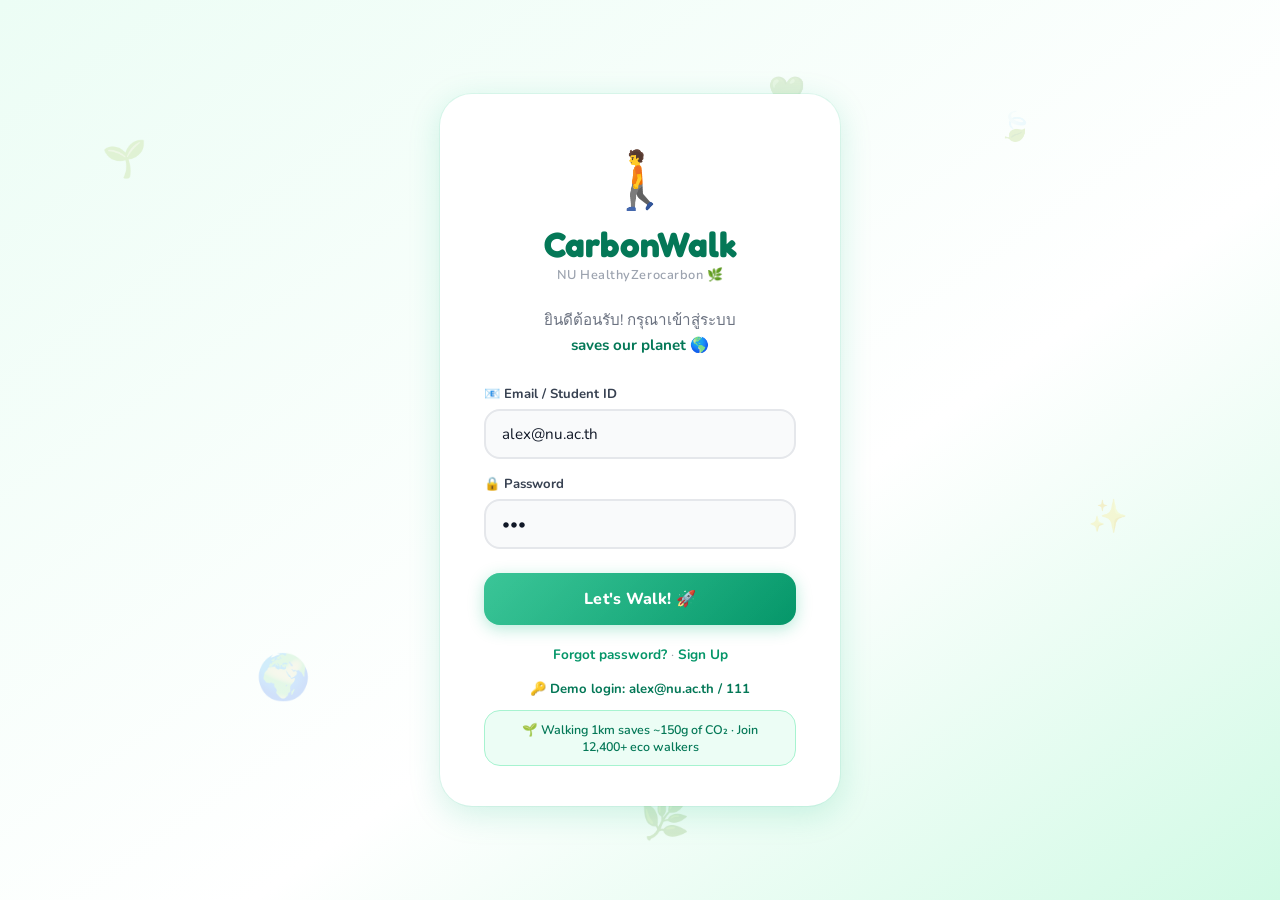
==== commit da9471b4: "Add files via upload" ====
--- a/index.html
+++ b/index.html
@@ -52,6 +52,9 @@
         <a href="#">Forgot password?</a> · <a href="#">Sign Up</a>
       </div>
  
+      <div class="login-hint">
+        🔑 Demo login: alex@nu.ac.th / 111
+      </div>
       <div class="eco-note">
         🌱 Walking 1km saves ~150g of CO₂ · Join 12,400+ eco walkers
       </div>
--- a/code.css
+++ b/code.css
@@ -294,8 +294,16 @@
 }
 .login-footer a { color: var(--green-600); font-weight: 700; }
  
+.login-hint {
+  margin-top: 16px;
+  font-size: 0.82rem;
+  color: var(--green-700);
+  text-align: center;
+  font-weight: 700;
+}
+
 .eco-note {
-  margin-top: 24px;
+  margin-top: 12px;
   background: var(--green-50);
   border: 1px solid var(--green-200);
   border-radius: var(--radius-md);
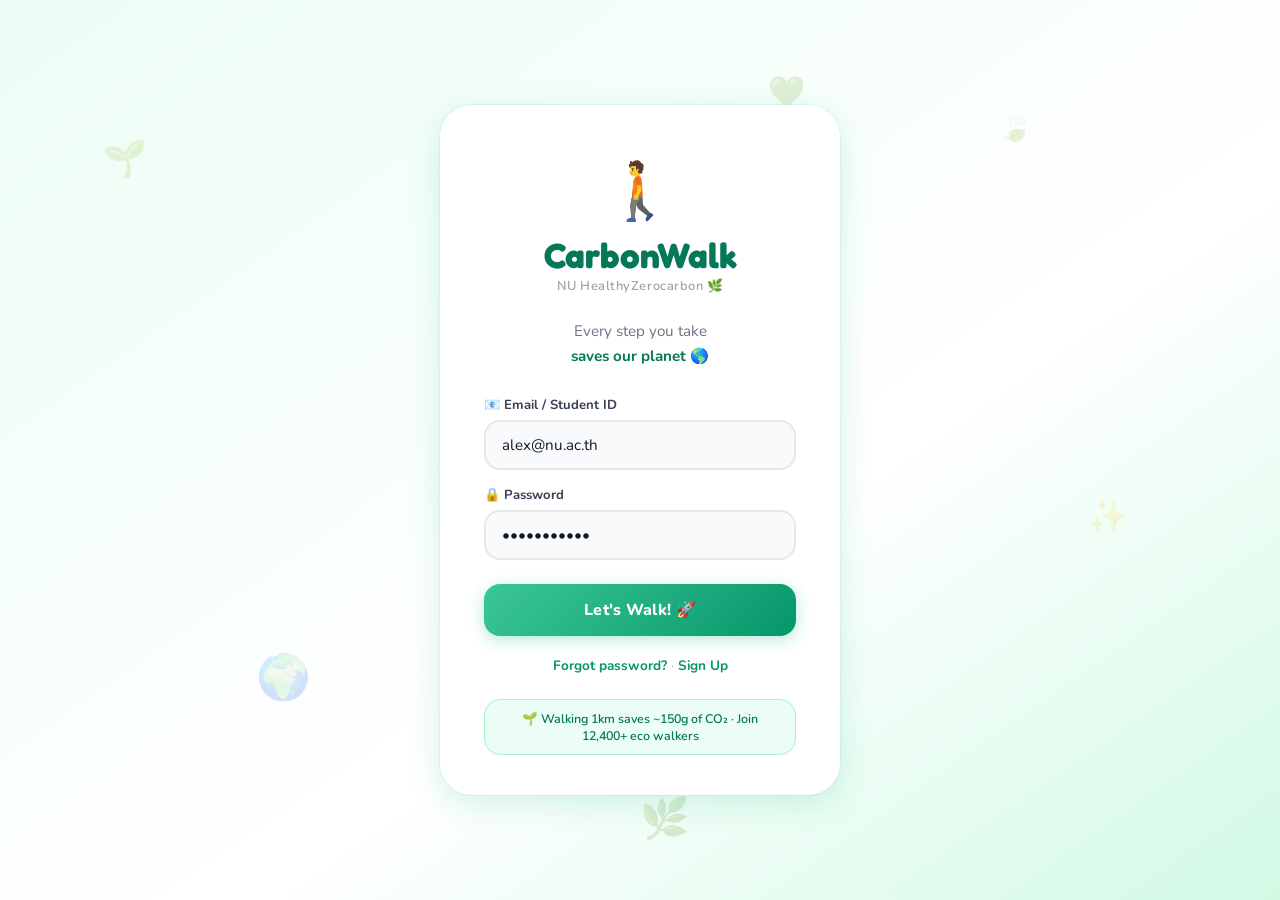
==== commit badee49a: "Add files via upload" ====
--- a/index.html
+++ b/index.html
@@ -5,12 +5,13 @@
   <meta name="viewport" content="width=device-width, initial-scale=1.0" />
   <title>CarbonWalk 🌿 NU HealthyZerocarbon</title>
   <link rel="stylesheet" href="code.css" />
+  <link rel="stylesheet" href="https://unpkg.com/leaflet@1.9.4/dist/leaflet.css" />
   <link rel="preconnect" href="https://fonts.googleapis.com" />
   <link rel="preconnect" href="https://fonts.gstatic.com" crossorigin />
   <link href="https://fonts.googleapis.com/css2?family=Nunito:wght@400;600;700;800;900&family=Fredoka+One&display=swap" rel="stylesheet" />
 </head>
 <body>
- 
+
   <!-- ═══════════════════════════════════════════
        LOGIN PAGE
   ═══════════════════════════════════════════ -->
@@ -23,18 +24,18 @@
       <span class="floating-sticker s5">🌿</span>
       <span class="floating-sticker s6">💚</span>
     </div>
- 
+
     <div class="login-card">
       <div class="login-logo">
         <div class="logo-badge">🚶</div>
         <h1 class="logo-title">CarbonWalk</h1>
         <p class="logo-sub">NU HealthyZerocarbon 🌿</p>
       </div>
- 
+
       <div class="login-tagline">
-        <p>ยินดีต้อนรับ! กรุณาเข้าสู่ระบบ<br/><strong>saves our planet 🌎</strong></p>
-      </div>
- 
+        <p>Every step you take<br/><strong>saves our planet 🌎</strong></p>
+      </div>
+
       <div class="form-group">
         <label>📧 Email / Student ID</label>
         <input type="text" id="login-email" placeholder="student@university.ac.th" />
@@ -43,29 +44,26 @@
         <label>🔒 Password</label>
         <input type="password" id="login-password" placeholder="••••••••" />
       </div>
- 
+
       <button class="btn-primary" id="btn-login">
         Let's Walk! 🚀
       </button>
- 
+
       <div class="login-footer">
         <a href="#">Forgot password?</a> · <a href="#">Sign Up</a>
       </div>
- 
-      <div class="login-hint">
-        🔑 Demo login: alex@nu.ac.th / 111
-      </div>
+
       <div class="eco-note">
         🌱 Walking 1km saves ~150g of CO₂ · Join 12,400+ eco walkers
       </div>
     </div>
   </div>
- 
+
   <!-- ═══════════════════════════════════════════
        MAIN APP SHELL (after login)
   ═══════════════════════════════════════════ -->
   <div id="app-shell" class="hidden">
- 
+
     <!-- TOP BAR (desktop) -->
     <header class="top-bar">
       <div class="top-bar-left">
@@ -86,13 +84,13 @@
         </div>
       </div>
     </header>
- 
+
     <!-- CONTENT AREA -->
     <main class="content-area">
- 
+
       <!-- ─── HOME / DASHBOARD ─── -->
       <section id="tab-home" class="tab-content active">
- 
+
         <div class="dashboard-greeting">
           <div>
             <p class="greeting-sub">Good morning! 🌤️</p>
@@ -102,7 +100,7 @@
             <span>Goal: <strong id="goal-display">10,000</strong> steps</span>
           </div>
         </div>
- 
+
         <!-- STEP RING TRACKER -->
         <div class="step-tracker-card">
           <div class="step-ring-wrap">
@@ -118,7 +116,7 @@
               <div class="ring-label">steps today</div>
             </div>
           </div>
- 
+
           <div class="step-stats-row">
             <div class="stat-chip">
               <span class="stat-icon">🔥</span>
@@ -136,13 +134,9 @@
               <span class="stat-label">min</span>
             </div>
           </div>
- 
-          <div class="track-controls">
-            <button class="btn-track" id="btn-start-stop">▶ Start Walk</button>
-            <button class="btn-reset" id="btn-reset">↺ Reset</button>
-          </div>
-        </div>
- 
+
+        </div>
+
         <!-- CARBON SAVED WIDGET -->
         <div class="carbon-card">
           <div class="carbon-header">
@@ -162,7 +156,7 @@
             <div class="carbon-bar" id="carbon-bar"></div>
           </div>
         </div>
- 
+
         <!-- TREE WIDGET -->
         <div class="tree-widget-card">
           <div class="tree-widget-left">
@@ -190,7 +184,7 @@
             </div>
           </div>
         </div>
- 
+
         <!-- QUICK ACHIEVEMENTS STRIP -->
         <div class="quick-achieve">
           <h3>🏅 Today's Challenges</h3>
@@ -198,28 +192,30 @@
             <!-- filled by JS -->
           </div>
         </div>
- 
+
       </section>
- 
+
       <!-- ─── MAP ─── -->
       <section id="tab-map" class="tab-content">
         <div class="map-header">
           <h2>🗺️ Live Walk Tracker</h2>
           <p>Track your route in real-time</p>
         </div>
- 
+
         <div class="map-placeholder" id="map-placeholder">
+          <div id="leaflet-map" class="leaflet-map"></div>
           <div class="map-overlay-ui">
-            <div class="map-mock-route"></div>
-            <div class="map-pin current">📍</div>
-            <div class="map-pin start">🏁</div>
+            <svg class="map-route-svg" id="map-route-svg" viewBox="0 0 100 100" preserveAspectRatio="none">
+              <polyline id="map-route-polyline" class="map-route-line" points="" />
+            </svg>
             <div class="map-grid"></div>
           </div>
           <div class="map-overlay-label">
-            <span class="map-label-text">🛰️ GPS Map (connect device to activate)</span>
-          </div>
-        </div>
- 
+            <span class="map-label-text" id="map-overlay-label">🛰️ GPS Map (connect device to activate)</span>
+            <span class="map-coordinates-text hidden" id="map-coordinates-display"></span>
+          </div>
+        </div>
+
         <div class="map-stats-row">
           <div class="map-stat">
             <div class="ms-icon">📏</div>
@@ -242,13 +238,14 @@
             <div class="ms-label">CO₂ Saved</div>
           </div>
         </div>
- 
+
         <div class="map-controls">
           <button class="btn-primary" id="btn-map-start">▶ Start Tracking</button>
           <button class="btn-secondary" id="btn-map-pause">⏸ Pause</button>
+          <button class="btn-secondary" id="btn-show-coordinates">📍 Location</button>
           <button class="btn-danger" id="btn-map-stop">⏹ Stop &amp; Save</button>
         </div>
- 
+
         <div class="route-history">
           <h3>📍 Recent Routes</h3>
           <div class="route-list" id="route-list">
@@ -279,14 +276,14 @@
           </div>
         </div>
       </section>
- 
+
       <!-- ─── ACHIEVEMENTS ─── -->
       <section id="tab-achievements" class="tab-content">
         <div class="achieve-header">
           <h2>🏆 Badges &amp; Achievements</h2>
           <p>Keep walking to unlock them all!</p>
         </div>
- 
+
         <div class="achieve-summary">
           <div class="ach-sum-item">
             <span class="ach-sum-val" id="ach-unlocked">3</span>
@@ -303,7 +300,7 @@
             <span class="ach-sum-label">Eco Points</span>
           </div>
         </div>
- 
+
         <!-- Level Bar -->
         <div class="level-card">
           <div class="level-header">
@@ -321,7 +318,7 @@
             <span>450 pts</span><span>Next: 1,000 pts</span>
           </div>
         </div>
- 
+
         <!-- Badges Grid -->
         <div class="badges-section">
           <h3>🎖️ My Badges</h3>
@@ -329,7 +326,7 @@
             <!-- Filled by JS -->
           </div>
         </div>
- 
+
         <!-- Active Challenges -->
         <div class="challenges-section">
           <h3>⚡ Active Challenges</h3>
@@ -338,14 +335,14 @@
           </div>
         </div>
       </section>
- 
+
       <!-- ─── HISTORY ─── -->
       <section id="tab-history" class="tab-content">
         <div class="history-header">
           <h2>📅 Walking History</h2>
           <p>Your eco journey so far 🌱</p>
         </div>
- 
+
         <!-- Week Summary -->
         <div class="week-summary">
           <h3>This Week</h3>
@@ -356,7 +353,7 @@
             <!-- Filled by JS -->
           </div>
         </div>
- 
+
         <!-- Cumulative Stats -->
         <div class="cumul-stats">
           <div class="cumul-card">
@@ -380,7 +377,7 @@
             <span class="cumul-label">Trees Saved</span>
           </div>
         </div>
- 
+
         <!-- Daily Log -->
         <div class="daily-log">
           <h3>📋 Daily Log</h3>
@@ -389,7 +386,7 @@
           </div>
         </div>
       </section>
- 
+
       <!-- ─── PROFILE ─── -->
       <section id="tab-profile" class="tab-content">
         <div class="profile-hero">
@@ -400,12 +397,12 @@
           <h2 class="profile-name" id="profile-name-display">Alex Walker</h2>
           <p class="profile-id">🎓 Student · Naresuan University</p>
           <p class="profile-joined">🌱 Eco walker since May 2024</p>
- 
+
           <div class="profile-rank">
             <span>🌿 Eco Seedling</span>
           </div>
         </div>
- 
+
         <!-- All-time stats -->
         <div class="profile-stats-grid">
           <div class="ps-card">
@@ -429,7 +426,7 @@
             <span class="ps-label">Day Streak</span>
           </div>
         </div>
- 
+
         <!-- Preferences -->
         <div class="profile-section">
           <h3>⚙️ Preferences</h3>
@@ -465,7 +462,7 @@
             </div>
           </div>
         </div>
- 
+
         <!-- Eco Impact -->
         <div class="profile-section eco-impact">
           <h3>🌎 Your Eco Impact</h3>
@@ -475,12 +472,12 @@
             <p>of car travel, keeping <strong>19.3 kg</strong> of CO₂ out of our atmosphere. You are a <strong>Climate Hero!</strong> 🦸‍♀️</p>
           </div>
         </div>
- 
+
         <button class="btn-logout" id="btn-logout">🚪 Log Out</button>
       </section>
- 
+
     </main><!-- end .content-area -->
- 
+
     <!-- BOTTOM NAV (mobile) -->
     <nav class="bottom-nav">
       <button class="bnav-btn active" data-tab="home">
@@ -504,12 +501,13 @@
         <span class="bnav-label">Profile</span>
       </button>
     </nav>
- 
+
   </div><!-- end #app-shell -->
- 
+
   <!-- TOAST NOTIFICATION -->
   <div id="toast" class="toast hidden"></div>
- 
+
+  <script src="https://unpkg.com/leaflet@1.9.4/dist/leaflet.js"></script>
   <script src="script.js"></script>
 </body>
 </html>
--- a/code.css
+++ b/code.css
@@ -2,7 +2,7 @@
    CarbonWalk · NU HealthyZerocarbon
    style.css — Cute Minimal · Green & White · Mobile-First
    ═══════════════════════════════════════════════════════ */
- 
+
 /* ─── CSS VARIABLES ─── */
 :root {
   --green-900: #064e3b;
@@ -15,7 +15,7 @@
   --green-200: #a7f3d0;
   --green-100: #d1fae5;
   --green-50:  #ecfdf5;
- 
+
   --white:     #ffffff;
   --gray-50:   #f9fafb;
   --gray-100:  #f3f4f6;
@@ -25,31 +25,31 @@
   --gray-500:  #6b7280;
   --gray-700:  #374151;
   --gray-900:  #111827;
- 
+
   --accent:    #f59e0b;
   --danger:    #ef4444;
   --info:      #3b82f6;
- 
+
   --radius-sm: 10px;
   --radius-md: 16px;
   --radius-lg: 24px;
   --radius-xl: 32px;
   --radius-full: 9999px;
- 
+
   --shadow-sm: 0 2px 8px rgba(16,185,129,0.08);
   --shadow-md: 0 4px 20px rgba(16,185,129,0.13);
   --shadow-lg: 0 8px 32px rgba(16,185,129,0.18);
- 
+
   --font-main: 'Nunito', sans-serif;
   --font-display: 'Fredoka One', cursive;
- 
+
   --transition: 0.25s cubic-bezier(0.34, 1.56, 0.64, 1);
   --transition-fast: 0.15s ease;
- 
+
   --bottom-nav-h: 72px;
   --top-bar-h: 64px;
 }
- 
+
 /* ─── DARK MODE ─── */
 body.dark {
   --white:    #1a2e1e;
@@ -64,12 +64,12 @@
   --green-50: #162b1a;
   --green-100:#1f3c25;
 }
- 
+
 /* ─── RESET & BASE ─── */
 *, *::before, *::after { box-sizing: border-box; margin: 0; padding: 0; }
- 
+
 html { font-size: 16px; scroll-behavior: smooth; }
- 
+
 body {
   font-family: var(--font-main);
   background: var(--gray-50);
@@ -78,27 +78,27 @@
   overflow-x: hidden;
   -webkit-font-smoothing: antialiased;
 }
- 
+
 a { color: var(--green-600); text-decoration: none; }
 a:hover { text-decoration: underline; }
- 
+
 img { max-width: 100%; display: block; }
- 
+
 input {
   font-family: var(--font-main);
   font-size: 1rem;
 }
- 
+
 button {
   font-family: var(--font-main);
   cursor: pointer;
   border: none;
   outline: none;
 }
- 
+
 /* ─── UTILITY ─── */
 .hidden { display: none !important; }
- 
+
 /* ═══════════════════════════════════════════════════════
    LOGIN PAGE
 ═══════════════════════════════════════════════════════ */
@@ -112,7 +112,7 @@
   background: linear-gradient(145deg, var(--green-50) 0%, var(--white) 60%, var(--green-100) 100%);
   overflow: hidden;
 }
- 
+
 /* Floating background stickers */
 .login-bg {
   position: absolute;
@@ -120,7 +120,7 @@
   pointer-events: none;
   overflow: hidden;
 }
- 
+
 .floating-sticker {
   position: absolute;
   font-size: clamp(28px, 5vw, 48px);
@@ -134,40 +134,12 @@
 .s4 { left: 85%; top: 55%; animation-delay: 2s;    font-size: 32px; }
 .s5 { left: 50%; top: 88%; animation-delay: 1.6s;  font-size: 40px; }
 .s6 { left: 60%; top: 8%;  animation-delay: 0.9s;  font-size: 30px; }
- 
+
 @keyframes floatUp {
   0%, 100% { transform: translateY(0px) rotate(0deg);  opacity: 0.18; }
   50%       { transform: translateY(-18px) rotate(8deg); opacity: 0.28; }
 }
 
-/* Falling leaves background (login) */
-.fall-leaf {
-  position: absolute;
-  top: -10vh;
-  left: 0;
-  pointer-events: none;
-  user-select: none;
-  opacity: 0.85;
-  z-index: 1;
-  will-change: transform, opacity;
-  animation-name: fallDown, leafSpin;
-  animation-timing-function: linear, ease-in-out;
-  animation-iteration-count: infinite, infinite;
-}
-
-@keyframes fallDown {
-  0%   { transform: translateY(-10vh) translateX(0); opacity: 0.9; }
-  50%  { opacity: 0.95; }
-  100% { transform: translateY(110vh) translateX(30px); opacity: 0.85; }
-}
-
-@keyframes leafSpin {
-  0%   { transform: rotate(0deg); }
-  50%  { transform: rotate(90deg); }
-  100% { transform: rotate(360deg); }
-}
-/* removed falling leaves styles */
- 
 .login-card {
   background: var(--white);
   border-radius: var(--radius-xl);
@@ -176,38 +148,39 @@
   max-width: 400px;
   box-shadow: var(--shadow-lg), 0 0 0 1px rgba(16,185,129,0.08);
   position: relative;
+  z-index: 1;
   animation: slideUp 0.6s cubic-bezier(0.34, 1.56, 0.64, 1) both;
 }
- 
+
 @keyframes slideUp {
   from { opacity: 0; transform: translateY(40px) scale(0.96); }
   to   { opacity: 1; transform: translateY(0)    scale(1); }
 }
- 
+
 .login-logo {
   text-align: center;
   margin-bottom: 24px;
 }
- 
+
 .logo-badge {
   font-size: 56px;
   display: block;
   margin-bottom: 8px;
   animation: bounce 2s ease-in-out infinite;
 }
- 
+
 @keyframes bounce {
   0%, 100% { transform: translateY(0); }
   50%       { transform: translateY(-8px); }
 }
- 
+
 .logo-title {
   font-family: var(--font-display);
   font-size: 2.2rem;
   color: var(--green-700);
   line-height: 1;
 }
- 
+
 .logo-sub {
   font-size: 0.8rem;
   color: var(--gray-400);
@@ -215,7 +188,7 @@
   font-weight: 600;
   letter-spacing: 0.04em;
 }
- 
+
 .login-tagline {
   text-align: center;
   margin-bottom: 28px;
@@ -224,11 +197,11 @@
   line-height: 1.6;
 }
 .login-tagline strong { color: var(--green-700); }
- 
+
 .form-group {
   margin-bottom: 16px;
 }
- 
+
 .form-group label {
   display: block;
   font-size: 0.82rem;
@@ -236,7 +209,7 @@
   color: var(--gray-700);
   margin-bottom: 6px;
 }
- 
+
 .form-group input {
   width: 100%;
   padding: 13px 16px;
@@ -247,14 +220,14 @@
   color: var(--gray-900);
   transition: border-color var(--transition-fast), box-shadow var(--transition-fast);
 }
- 
+
 .form-group input:focus {
   outline: none;
   border-color: var(--green-400);
   box-shadow: 0 0 0 4px rgba(52, 211, 153, 0.15);
   background: var(--white);
 }
- 
+
 .btn-primary {
   width: 100%;
   padding: 15px;
@@ -270,7 +243,7 @@
   position: relative;
   overflow: hidden;
 }
- 
+
 .btn-primary::after {
   content: '';
   position: absolute;
@@ -278,14 +251,14 @@
   background: linear-gradient(135deg, rgba(255,255,255,0.18), transparent);
   border-radius: inherit;
 }
- 
+
 .btn-primary:hover {
   transform: translateY(-2px);
   box-shadow: 0 8px 24px rgba(16,185,129,0.4);
 }
- 
+
 .btn-primary:active { transform: translateY(0); }
- 
+
 .login-footer {
   text-align: center;
   margin-top: 20px;
@@ -293,17 +266,9 @@
   color: var(--gray-400);
 }
 .login-footer a { color: var(--green-600); font-weight: 700; }
- 
-.login-hint {
-  margin-top: 16px;
-  font-size: 0.82rem;
-  color: var(--green-700);
-  text-align: center;
-  font-weight: 700;
-}
 
 .eco-note {
-  margin-top: 12px;
+  margin-top: 24px;
   background: var(--green-50);
   border: 1px solid var(--green-200);
   border-radius: var(--radius-md);
@@ -313,21 +278,21 @@
   text-align: center;
   font-weight: 600;
 }
- 
+
 /* ═══════════════════════════════════════════════════════
    APP SHELL
 ═══════════════════════════════════════════════════════ */
- 
+
 /* PAGE TRANSITIONS */
 .page { display: none; }
 .page.active { display: flex; flex-direction: column; min-height: 100vh; }
- 
+
 #app-shell {
   display: flex;
   flex-direction: column;
   min-height: 100vh;
 }
- 
+
 /* ─── TOP BAR (desktop only via media query) ─── */
 .top-bar {
   display: none; /* hidden on mobile */
@@ -343,22 +308,22 @@
   z-index: 100;
   gap: 24px;
 }
- 
+
 .top-bar-left { display: flex; align-items: baseline; gap: 10px; flex-shrink: 0; }
- 
+
 .tb-logo {
   font-family: var(--font-display);
   font-size: 1.5rem;
   color: var(--green-700);
 }
- 
+
 .tb-tagline {
   font-size: 0.75rem;
   color: var(--gray-400);
   font-weight: 600;
   display: none;
 }
- 
+
 .top-nav {
   display: flex;
   gap: 4px;
@@ -366,7 +331,7 @@
   border-radius: var(--radius-full);
   padding: 4px;
 }
- 
+
 .top-nav-btn {
   padding: 8px 16px;
   border-radius: var(--radius-full);
@@ -377,16 +342,16 @@
   transition: all var(--transition-fast);
   white-space: nowrap;
 }
- 
+
 .top-nav-btn:hover { color: var(--green-600); background: var(--green-50); }
 .top-nav-btn.active {
   background: var(--green-500);
   color: white;
   box-shadow: 0 2px 8px rgba(16,185,129,0.3);
 }
- 
+
 .top-bar-right { display: flex; align-items: center; gap: 16px; flex-shrink: 0; }
- 
+
 .top-streak {
   font-size: 0.85rem;
   font-weight: 700;
@@ -396,7 +361,7 @@
   border-radius: var(--radius-full);
   white-space: nowrap;
 }
- 
+
 .top-avatar {
   width: 40px; height: 40px;
   border-radius: 50%;
@@ -406,7 +371,7 @@
   transition: transform var(--transition);
 }
 .top-avatar:hover { transform: scale(1.1); }
- 
+
 /* ─── CONTENT AREA ─── */
 .content-area {
   flex: 1;
@@ -416,16 +381,16 @@
   margin: 0 auto;
   width: 100%;
 }
- 
+
 /* Tab sections */
 .tab-content { display: none; animation: fadeIn 0.3s ease both; }
 .tab-content.active { display: block; }
- 
+
 @keyframes fadeIn {
   from { opacity: 0; transform: translateY(12px); }
   to   { opacity: 1; transform: translateY(0); }
 }
- 
+
 /* ─── BOTTOM NAV ─── */
 .bottom-nav {
   position: fixed;
@@ -440,7 +405,7 @@
   box-shadow: 0 -4px 20px rgba(0,0,0,0.06);
   z-index: 100;
 }
- 
+
 .bnav-btn {
   display: flex;
   flex-direction: column;
@@ -456,23 +421,23 @@
   flex: 1;
   max-width: 72px;
 }
- 
+
 .bnav-icon { font-size: 22px; display: block; transition: transform var(--transition); }
 .bnav-label { line-height: 1; }
- 
+
 .bnav-btn:hover { color: var(--green-500); }
 .bnav-btn:hover .bnav-icon { transform: translateY(-3px); }
- 
+
 .bnav-btn.active {
   color: var(--green-600);
   background: var(--green-50);
 }
 .bnav-btn.active .bnav-icon { transform: scale(1.15); }
- 
+
 /* ═══════════════════════════════════════════════════════
    HOME / DASHBOARD
 ═══════════════════════════════════════════════════════ */
- 
+
 .dashboard-greeting {
   display: flex;
   align-items: flex-start;
@@ -481,20 +446,20 @@
   flex-wrap: wrap;
   gap: 12px;
 }
- 
+
 .greeting-sub {
   font-size: 0.85rem;
   color: var(--gray-400);
   font-weight: 600;
   margin-bottom: 2px;
 }
- 
+
 .greeting-name {
   font-family: var(--font-display);
   font-size: 1.6rem;
   color: var(--gray-900);
 }
- 
+
 .daily-goal-pill {
   background: var(--green-50);
   border: 1.5px solid var(--green-200);
@@ -505,7 +470,7 @@
   color: var(--green-700);
   white-space: nowrap;
 }
- 
+
 /* ─── STEP TRACKER CARD ─── */
 .step-tracker-card {
   background: var(--white);
@@ -516,26 +481,26 @@
   border: 1.5px solid var(--green-100);
   text-align: center;
 }
- 
+
 .step-ring-wrap {
   position: relative;
   display: inline-block;
   width: 180px; height: 180px;
   margin-bottom: 20px;
 }
- 
+
 .step-ring {
   width: 100%; height: 100%;
   transform: rotate(-90deg);
   filter: drop-shadow(0 4px 12px rgba(16,185,129,0.2));
 }
- 
+
 .ring-bg {
   fill: none;
   stroke: var(--green-100);
   stroke-width: 14;
 }
- 
+
 .ring-progress {
   fill: none;
   stroke: url(#ringGrad);
@@ -543,7 +508,7 @@
   stroke-linecap: round;
   transition: stroke-dashoffset 0.6s cubic-bezier(0.34, 1.56, 0.64, 1);
 }
- 
+
 .ring-inner {
   position: absolute;
   top: 50%; left: 50%;
@@ -553,13 +518,13 @@
   align-items: center;
   gap: 2px;
 }
- 
+
 .ring-emoji { font-size: 28px; animation: walk 0.5s ease infinite alternate; }
 @keyframes walk {
   from { transform: translateX(-3px) rotate(-5deg); }
   to   { transform: translateX(3px)  rotate(5deg); }
 }
- 
+
 .ring-steps {
   font-family: var(--font-display);
   font-size: 2rem;
@@ -567,7 +532,7 @@
   line-height: 1;
   transition: all 0.3s ease;
 }
- 
+
 .ring-label {
   font-size: 0.72rem;
   color: var(--gray-400);
@@ -575,7 +540,7 @@
   letter-spacing: 0.05em;
   text-transform: uppercase;
 }
- 
+
 .step-stats-row {
   display: flex;
   justify-content: center;
@@ -583,7 +548,7 @@
   margin-bottom: 20px;
   flex-wrap: wrap;
 }
- 
+
 .stat-chip {
   display: flex;
   flex-direction: column;
@@ -600,17 +565,17 @@
   border-color: var(--green-300);
   box-shadow: var(--shadow-sm);
 }
- 
+
 .stat-icon { font-size: 18px; }
 .stat-val { font-family: var(--font-display); font-size: 1.1rem; color: var(--gray-900); line-height: 1; }
 .stat-label { font-size: 0.7rem; color: var(--gray-400); font-weight: 600; text-transform: uppercase; letter-spacing: 0.04em; }
- 
+
 .track-controls {
   display: flex;
   gap: 10px;
   justify-content: center;
 }
- 
+
 .btn-track {
   padding: 13px 28px;
   background: linear-gradient(135deg, var(--green-500), var(--green-600));
@@ -628,7 +593,7 @@
   background: linear-gradient(135deg, #ef4444, #dc2626);
   box-shadow: 0 4px 16px rgba(239,68,68,0.3);
 }
- 
+
 .btn-reset {
   padding: 13px 20px;
   background: var(--gray-100);
@@ -639,7 +604,7 @@
   transition: all var(--transition-fast);
 }
 .btn-reset:hover { background: var(--gray-200); color: var(--gray-700); }
- 
+
 /* ─── CARBON CARD ─── */
 .carbon-card {
   background: linear-gradient(135deg, var(--green-700), var(--green-600));
@@ -651,7 +616,7 @@
   position: relative;
   overflow: hidden;
 }
- 
+
 .carbon-card::before {
   content: '🌍';
   position: absolute;
@@ -661,7 +626,7 @@
   transform: rotate(-15deg);
   pointer-events: none;
 }
- 
+
 .carbon-header {
   display: flex;
   align-items: center;
@@ -669,7 +634,7 @@
   margin-bottom: 12px;
 }
 .carbon-header h3 { font-size: 0.95rem; font-weight: 700; opacity: 0.95; }
- 
+
 .carbon-badge {
   background: rgba(255,255,255,0.2);
   border: 1px solid rgba(255,255,255,0.3);
@@ -684,34 +649,34 @@
   0%, 100% { opacity: 1; }
   50%       { opacity: 0.6; }
 }
- 
+
 .carbon-body { margin-bottom: 12px; }
- 
+
 .carbon-main {
   display: flex;
   align-items: baseline;
   gap: 6px;
   margin-bottom: 4px;
 }
- 
+
 .carbon-val {
   font-family: var(--font-display);
   font-size: 2.8rem;
   line-height: 1;
   transition: all 0.3s ease;
 }
- 
+
 .carbon-unit { font-size: 1rem; opacity: 0.8; font-weight: 600; }
- 
+
 .carbon-sub { font-size: 0.82rem; opacity: 0.8; font-weight: 600; }
- 
+
 .carbon-bar-wrap {
   height: 6px;
   background: rgba(255,255,255,0.2);
   border-radius: var(--radius-full);
   overflow: hidden;
 }
- 
+
 .carbon-bar {
   height: 100%;
   background: rgba(255,255,255,0.7);
@@ -719,7 +684,7 @@
   width: 0%;
   transition: width 0.8s cubic-bezier(0.34, 1.56, 0.64, 1);
 }
- 
+
 /* ─── TREE WIDGET ─── */
 .tree-widget-card {
   background: var(--white);
@@ -732,7 +697,7 @@
   box-shadow: var(--shadow-md);
   border: 1.5px solid var(--green-100);
 }
- 
+
 .tree-widget-left {
   display: flex;
   flex-direction: column;
@@ -740,31 +705,31 @@
   gap: 8px;
   flex-shrink: 0;
 }
- 
+
 .tree-emoji-big {
   font-size: 48px;
   line-height: 1;
   animation: treeSway 3s ease-in-out infinite;
 }
- 
+
 @keyframes treeSway {
   0%, 100% { transform: rotate(-3deg); }
   50%       { transform: rotate(3deg); }
 }
- 
+
 .tree-progress-ring-wrap {
   position: relative;
   width: 72px; height: 72px;
 }
- 
+
 .tree-ring-svg { width: 100%; height: 100%; transform: rotate(-90deg); }
- 
+
 .tree-ring-bg {
   fill: none;
   stroke: var(--green-100);
   stroke-width: 7;
 }
- 
+
 .tree-ring-fill {
   fill: none;
   stroke: var(--green-500);
@@ -772,7 +737,7 @@
   stroke-linecap: round;
   transition: stroke-dashoffset 0.8s cubic-bezier(0.34, 1.56, 0.64, 1);
 }
- 
+
 .tree-ring-pct {
   position: absolute;
   top: 50%; left: 50%;
@@ -781,11 +746,11 @@
   font-weight: 800;
   color: var(--green-700);
 }
- 
+
 .tree-widget-right { flex: 1; }
- 
+
 .tree-title { font-size: 1rem; font-weight: 800; color: var(--gray-900); margin-bottom: 4px; }
- 
+
 .tree-count {
   font-family: var(--font-display);
   font-size: 2rem;
@@ -794,14 +759,14 @@
   margin-bottom: 6px;
 }
 .tree-count small { font-family: var(--font-main); font-size: 0.75rem; color: var(--gray-400); font-weight: 600; }
- 
+
 .tree-sub {
   font-size: 0.8rem;
   color: var(--gray-500);
   line-height: 1.5;
   margin-bottom: 10px;
 }
- 
+
 .tree-legend {
   display: flex;
   gap: 8px;
@@ -816,11 +781,11 @@
   color: var(--green-700);
   font-weight: 700;
 }
- 
+
 /* ─── QUICK ACHIEVEMENTS ─── */
 .quick-achieve { margin-bottom: 8px; }
 .quick-achieve h3 { font-size: 1rem; font-weight: 800; color: var(--gray-900); margin-bottom: 12px; }
- 
+
 .challenge-strip {
   display: flex;
   gap: 10px;
@@ -829,7 +794,7 @@
   scrollbar-width: none;
 }
 .challenge-strip::-webkit-scrollbar { display: none; }
- 
+
 .challenge-mini {
   flex-shrink: 0;
   background: var(--white);
@@ -854,7 +819,7 @@
 .challenge-mini-name { font-size: 0.75rem; font-weight: 800; color: var(--gray-700); margin-bottom: 4px; }
 .challenge-mini-prog { font-size: 0.7rem; color: var(--gray-400); font-weight: 600; }
 .challenge-mini.done .challenge-mini-prog { color: var(--green-600); }
- 
+
 .mini-prog-bar-bg {
   height: 4px;
   background: var(--gray-200);
@@ -869,15 +834,15 @@
   transition: width 0.6s ease;
 }
 .challenge-mini.done .mini-prog-bar-fill { background: var(--green-500); }
- 
+
 /* ═══════════════════════════════════════════════════════
    MAP PAGE
 ═══════════════════════════════════════════════════════ */
- 
+
 .map-header { margin-bottom: 16px; }
 .map-header h2 { font-family: var(--font-display); font-size: 1.6rem; color: var(--gray-900); }
 .map-header p { font-size: 0.85rem; color: var(--gray-400); font-weight: 600; }
- 
+
 .map-placeholder {
   width: 100%;
   aspect-ratio: 16/9;
@@ -891,7 +856,13 @@
   box-shadow: var(--shadow-md);
   border: 1.5px solid var(--green-200);
 }
- 
+
+.leaflet-map {
+  position: absolute;
+  inset: 0;
+  z-index: 0;
+}
+
 /* Map grid lines */
 .map-grid {
   position: absolute;
@@ -901,39 +872,85 @@
     linear-gradient(90deg, rgba(255,255,255,0.3) 1px, transparent 1px);
   background-size: 40px 40px;
 }
- 
+
 .map-overlay-ui {
   position: absolute;
   inset: 0;
-}
- 
-.map-mock-route {
-  position: absolute;
-  top: 30%; left: 20%;
-  width: 60%; height: 40%;
-  border: 3px dashed rgba(5, 150, 105, 0.6);
-  border-radius: 50% 30% 50% 30%;
-  animation: routeAnim 4s linear infinite;
-}
- 
+  pointer-events: none;
+}
+
+.map-route-svg {
+  position: absolute;
+  inset: 0;
+  width: 100%;
+  height: 100%;
+  pointer-events: none;
+}
+
+.map-route-line {
+  fill: none;
+  stroke: rgba(5, 150, 105, 0.85);
+  stroke-width: 4;
+  stroke-linecap: round;
+  stroke-linejoin: round;
+}
+
+.map-pin.current {
+  position: absolute;
+  left: 50%;
+  top: 50%;
+  transform: translate(-50%, -120%);
+  font-size: 32px;
+  animation: pinBounce 1.8s ease-in-out infinite;
+  z-index: 2;
+}
+
+.map-pin.current.hidden {
+  display: none;
+}
+
+.map-overlay-label {
+  z-index: 2;
+}
+
+.map-route-line {
+  fill: none;
+  stroke: rgba(5, 150, 105, 0.85);
+  stroke-width: 4;
+  stroke-linecap: round;
+  stroke-linejoin: round;
+}
+
+.map-pin.current {
+  position: absolute;
+  left: 50%;
+  top: 50%;
+  transform: translate(-50%, -120%);
+  font-size: 32px;
+  animation: pinBounce 1.8s ease-in-out infinite;
+  z-index: 2;
+}
+
+.map-pin.current.hidden {
+  display: none;
+}
+
 @keyframes routeAnim {
   from { stroke-dashoffset: 0; }
   to   { stroke-dashoffset: 100; }
 }
- 
+
 .map-pin {
   position: absolute;
   font-size: 28px;
   animation: pinBounce 2s ease-in-out infinite;
 }
-.map-pin.current { bottom: 32%; left: 62%; animation-delay: 0s; }
-.map-pin.start   { top: 26%;  left: 18%; animation-delay: 0.5s; font-size: 22px; }
- 
+
 @keyframes pinBounce {
   0%, 100% { transform: translateY(0); }
   50%       { transform: translateY(-8px); }
 }
- 
+
 .map-overlay-label {
   position: absolute;
   bottom: 12px; left: 50%;
@@ -944,14 +961,22 @@
   padding: 8px 18px;
   box-shadow: var(--shadow-sm);
 }
- 
+
 .map-label-text {
   font-size: 0.78rem;
   font-weight: 700;
   color: var(--green-700);
   white-space: nowrap;
 }
- 
+
+.map-coordinates-text {
+  display: block;
+  margin-top: 4px;
+  font-size: 0.72rem;
+  color: var(--gray-500);
+  font-weight: 600;
+}
+
 /* Map stats row */
 .map-stats-row {
   display: grid;
@@ -959,7 +984,7 @@
   gap: 10px;
   margin-bottom: 16px;
 }
- 
+
 .map-stat {
   background: var(--white);
   border-radius: var(--radius-md);
@@ -968,18 +993,18 @@
   box-shadow: var(--shadow-sm);
   border: 1.5px solid var(--gray-200);
 }
- 
+
 .ms-icon { font-size: 20px; margin-bottom: 4px; }
 .ms-val { font-family: var(--font-display); font-size: 1rem; color: var(--green-700); display: block; }
 .ms-label { font-size: 0.68rem; color: var(--gray-400); font-weight: 600; text-transform: uppercase; letter-spacing: 0.04em; }
- 
+
 .map-controls {
   display: flex;
   gap: 10px;
   margin-bottom: 24px;
   flex-wrap: wrap;
 }
- 
+
 .btn-secondary {
   flex: 1;
   padding: 13px;
@@ -991,7 +1016,7 @@
   transition: all var(--transition-fast);
 }
 .btn-secondary:hover { background: var(--gray-200); }
- 
+
 .btn-danger {
   flex: 1;
   padding: 13px;
@@ -1004,11 +1029,11 @@
   transition: all var(--transition-fast);
 }
 .btn-danger:hover { background: rgba(239,68,68,0.15); }
- 
+
 .map-controls .btn-primary { flex: 2; padding: 13px; border-radius: var(--radius-full); }
- 
+
 .route-history h3 { font-size: 1rem; font-weight: 800; margin-bottom: 12px; color: var(--gray-900); }
- 
+
 .route-item {
   display: flex;
   align-items: center;
@@ -1022,23 +1047,23 @@
   transition: all var(--transition-fast);
 }
 .route-item:hover { border-color: var(--green-200); box-shadow: var(--shadow-md); }
- 
+
 .route-icon { font-size: 28px; }
- 
+
 .route-info { flex: 1; }
 .route-info strong { font-size: 0.92rem; color: var(--gray-900); display: block; font-weight: 800; }
 .route-info small { font-size: 0.78rem; color: var(--gray-400); font-weight: 600; }
- 
+
 .route-date { font-size: 0.75rem; color: var(--gray-400); font-weight: 700; }
- 
+
 /* ═══════════════════════════════════════════════════════
    ACHIEVEMENTS PAGE
 ═══════════════════════════════════════════════════════ */
- 
+
 .achieve-header { margin-bottom: 16px; }
 .achieve-header h2 { font-family: var(--font-display); font-size: 1.6rem; color: var(--gray-900); }
 .achieve-header p { font-size: 0.85rem; color: var(--gray-400); font-weight: 600; }
- 
+
 .achieve-summary {
   background: var(--white);
   border-radius: var(--radius-xl);
@@ -1050,7 +1075,7 @@
   box-shadow: var(--shadow-md);
   border: 1.5px solid var(--green-100);
 }
- 
+
 .ach-sum-item { text-align: center; }
 .ach-sum-val {
   font-family: var(--font-display);
@@ -1060,7 +1085,7 @@
 }
 .ach-sum-label { font-size: 0.75rem; color: var(--gray-400); font-weight: 700; text-transform: uppercase; }
 .ach-sum-divider { width: 1px; height: 40px; background: var(--gray-200); }
- 
+
 /* Level Card */
 .level-card {
   background: linear-gradient(135deg, var(--green-50), var(--white));
@@ -1070,7 +1095,7 @@
   margin-bottom: 20px;
   box-shadow: var(--shadow-sm);
 }
- 
+
 .level-header {
   display: flex;
   align-items: center;
@@ -1086,7 +1111,7 @@
   font-size: 1.5rem;
   color: var(--green-600);
 }
- 
+
 .level-bar-bg {
   height: 10px;
   background: var(--gray-200);
@@ -1111,21 +1136,21 @@
   animation: shimmer 2s infinite;
 }
 @keyframes shimmer { to { left: 200%; } }
- 
+
 .level-bar-labels { display: flex; justify-content: space-between; font-size: 0.72rem; color: var(--gray-400); font-weight: 600; }
- 
+
 /* Badges Grid */
 .badges-section h3, .challenges-section h3 {
   font-size: 1rem; font-weight: 800; color: var(--gray-900); margin-bottom: 14px;
 }
- 
+
 .badges-grid {
   display: grid;
   grid-template-columns: repeat(3, 1fr);
   gap: 10px;
   margin-bottom: 24px;
 }
- 
+
 .badge-card {
   background: var(--white);
   border: 1.5px solid var(--gray-200);
@@ -1139,17 +1164,17 @@
 .badge-card:hover { transform: translateY(-3px); box-shadow: var(--shadow-md); }
 .badge-card.unlocked { border-color: var(--green-300); background: linear-gradient(135deg, var(--green-50), var(--white)); }
 .badge-card.locked { opacity: 0.55; filter: grayscale(0.6); }
- 
+
 .badge-icon { font-size: 36px; display: block; margin-bottom: 6px; }
 .badge-name { font-size: 0.72rem; font-weight: 800; color: var(--gray-700); display: block; margin-bottom: 3px; }
 .badge-req { font-size: 0.65rem; color: var(--gray-400); font-weight: 600; }
- 
+
 .badge-unlocked-mark {
   position: absolute;
   top: 6px; right: 6px;
   font-size: 14px;
 }
- 
+
 /* Challenges List */
 .challenge-card {
   background: var(--white);
@@ -1165,12 +1190,12 @@
 }
 .challenge-card:hover { border-color: var(--green-200); box-shadow: var(--shadow-md); }
 .challenge-card.completed { border-color: var(--green-300); background: var(--green-50); }
- 
+
 .challenge-icon { font-size: 32px; flex-shrink: 0; }
 .challenge-info { flex: 1; }
 .challenge-name { font-size: 0.9rem; font-weight: 800; color: var(--gray-900); display: block; margin-bottom: 2px; }
 .challenge-desc { font-size: 0.75rem; color: var(--gray-400); font-weight: 600; display: block; margin-bottom: 8px; }
- 
+
 .challenge-prog-bar-bg {
   height: 6px;
   background: var(--gray-200);
@@ -1183,7 +1208,7 @@
   border-radius: var(--radius-full);
   transition: width 0.8s ease;
 }
- 
+
 .challenge-pts {
   font-family: var(--font-display);
   font-size: 1.1rem;
@@ -1191,15 +1216,15 @@
   white-space: nowrap;
   flex-shrink: 0;
 }
- 
+
 /* ═══════════════════════════════════════════════════════
    HISTORY PAGE
 ═══════════════════════════════════════════════════════ */
- 
+
 .history-header { margin-bottom: 16px; }
 .history-header h2 { font-family: var(--font-display); font-size: 1.6rem; color: var(--gray-900); }
 .history-header p { font-size: 0.85rem; color: var(--gray-400); font-weight: 600; }
- 
+
 .week-summary {
   background: var(--white);
   border-radius: var(--radius-xl);
@@ -1209,7 +1234,7 @@
   border: 1.5px solid var(--green-100);
 }
 .week-summary h3 { font-size: 0.9rem; font-weight: 800; color: var(--gray-700); margin-bottom: 16px; }
- 
+
 .week-bars {
   display: flex;
   align-items: flex-end;
@@ -1217,7 +1242,7 @@
   height: 100px;
   margin-bottom: 8px;
 }
- 
+
 .week-bar-col {
   flex: 1;
   display: flex;
@@ -1226,7 +1251,7 @@
   height: 100%;
   justify-content: flex-end;
 }
- 
+
 .week-bar-fill {
   width: 100%;
   background: linear-gradient(180deg, var(--green-400), var(--green-600));
@@ -1235,9 +1260,9 @@
   min-height: 4px;
   position: relative;
 }
- 
+
 .week-bar-col.today .week-bar-fill { background: linear-gradient(180deg, var(--green-300), var(--green-500)); box-shadow: 0 4px 12px rgba(16,185,129,0.3); }
- 
+
 .week-bar-val {
   font-size: 0.6rem;
   font-weight: 800;
@@ -1245,12 +1270,12 @@
   margin-bottom: 3px;
   text-align: center;
 }
- 
+
 .week-days {
   display: flex;
   gap: 8px;
 }
- 
+
 .week-day-label {
   flex: 1;
   text-align: center;
@@ -1259,7 +1284,7 @@
   color: var(--gray-400);
 }
 .week-day-label.today { color: var(--green-600); }
- 
+
 /* Cumulative stats */
 .cumul-stats {
   display: grid;
@@ -1267,7 +1292,7 @@
   gap: 10px;
   margin-bottom: 20px;
 }
- 
+
 .cumul-card {
   background: var(--white);
   border-radius: var(--radius-lg);
@@ -1281,14 +1306,14 @@
   transition: all var(--transition-fast);
 }
 .cumul-card:hover { border-color: var(--green-200); box-shadow: var(--shadow-md); }
- 
+
 .cumul-icon { font-size: 24px; }
 .cumul-val { font-family: var(--font-display); font-size: 1.3rem; color: var(--green-700); }
 .cumul-label { font-size: 0.72rem; color: var(--gray-400); font-weight: 700; text-transform: uppercase; letter-spacing: 0.04em; }
- 
+
 /* Daily Log */
 .daily-log h3 { font-size: 1rem; font-weight: 800; color: var(--gray-900); margin-bottom: 12px; }
- 
+
 .log-item {
   background: var(--white);
   border-radius: var(--radius-lg);
@@ -1302,7 +1327,7 @@
   transition: all var(--transition-fast);
 }
 .log-item:hover { border-color: var(--green-200); }
- 
+
 .log-date-badge {
   background: var(--green-50);
   border: 1.5px solid var(--green-200);
@@ -1314,17 +1339,17 @@
 }
 .log-date-day { font-family: var(--font-display); font-size: 1.3rem; color: var(--green-700); display: block; line-height: 1; }
 .log-date-month { font-size: 0.65rem; font-weight: 700; color: var(--gray-400); text-transform: uppercase; letter-spacing: 0.04em; }
- 
+
 .log-info { flex: 1; }
 .log-steps { font-size: 0.9rem; font-weight: 800; color: var(--gray-900); display: block; }
 .log-meta { font-size: 0.75rem; color: var(--gray-400); font-weight: 600; }
- 
+
 .log-emoji { font-size: 22px; }
- 
+
 /* ═══════════════════════════════════════════════════════
    PROFILE PAGE
 ═══════════════════════════════════════════════════════ */
- 
+
 .profile-hero {
   text-align: center;
   padding: 28px 20px 20px;
@@ -1334,20 +1359,20 @@
   border: 1.5px solid var(--green-100);
   box-shadow: var(--shadow-md);
 }
- 
+
 .profile-avatar-wrap {
   position: relative;
   display: inline-block;
   margin-bottom: 12px;
 }
- 
+
 .profile-avatar {
   width: 90px; height: 90px;
   border-radius: 50%;
   border: 3px solid var(--green-300);
   box-shadow: var(--shadow-md);
 }
- 
+
 .profile-level-badge {
   position: absolute;
   bottom: 0; right: 0;
@@ -1359,21 +1384,21 @@
   border-radius: var(--radius-full);
   border: 2px solid var(--white);
 }
- 
+
 .profile-name {
   font-family: var(--font-display);
   font-size: 1.8rem;
   color: var(--gray-900);
   margin-bottom: 4px;
 }
- 
+
 .profile-id, .profile-joined {
   font-size: 0.82rem;
   color: var(--gray-400);
   font-weight: 600;
   margin-bottom: 4px;
 }
- 
+
 .profile-rank {
   display: inline-block;
   background: var(--green-100);
@@ -1385,7 +1410,7 @@
   color: var(--green-700);
   margin-top: 8px;
 }
- 
+
 /* Profile Stats Grid */
 .profile-stats-grid {
   display: grid;
@@ -1393,7 +1418,7 @@
   gap: 10px;
   margin-bottom: 16px;
 }
- 
+
 .ps-card {
   background: var(--white);
   border-radius: var(--radius-lg);
@@ -1405,11 +1430,11 @@
   box-shadow: var(--shadow-sm);
   border: 1.5px solid var(--gray-200);
 }
- 
+
 .ps-icon { font-size: 22px; }
 .ps-val { font-family: var(--font-display); font-size: 1.3rem; color: var(--green-700); }
 .ps-label { font-size: 0.72rem; color: var(--gray-400); font-weight: 700; text-transform: uppercase; letter-spacing: 0.04em; }
- 
+
 /* Profile Section */
 .profile-section {
   background: var(--white);
@@ -1420,7 +1445,7 @@
   border: 1.5px solid var(--gray-200);
 }
 .profile-section h3 { font-size: 0.95rem; font-weight: 800; color: var(--gray-900); margin-bottom: 14px; }
- 
+
 /* Preferences */
 .pref-item {
   display: flex;
@@ -1433,9 +1458,9 @@
   color: var(--gray-700);
 }
 .pref-item:last-child { border-bottom: none; }
- 
+
 .pref-control { display: flex; align-items: center; gap: 12px; }
- 
+
 .pref-btn {
   width: 32px; height: 32px;
   background: var(--gray-100);
@@ -1447,13 +1472,13 @@
   transition: all var(--transition-fast);
 }
 .pref-btn:hover { background: var(--green-100); color: var(--green-700); }
- 
+
 #pref-goal-val { font-weight: 800; color: var(--green-700); min-width: 54px; text-align: center; }
- 
+
 /* Toggle Switch */
 .toggle-switch { position: relative; display: inline-block; width: 46px; height: 26px; }
 .toggle-switch input { opacity: 0; width: 0; height: 0; }
- 
+
 .toggle-slider {
   position: absolute;
   cursor: pointer;
@@ -1474,19 +1499,19 @@
 }
 .toggle-switch input:checked + .toggle-slider { background: var(--green-500); }
 .toggle-switch input:checked + .toggle-slider::before { transform: translateX(20px); }
- 
+
 /* Eco Impact */
 .eco-impact { background: linear-gradient(135deg, var(--green-50), var(--white)); border-color: var(--green-200); }
- 
+
 .impact-statement { text-align: center; color: var(--gray-500); font-size: 0.88rem; line-height: 1.6; }
- 
+
 .impact-big {
   font-family: var(--font-display);
   font-size: 2.2rem;
   color: var(--green-600);
   margin: 12px 0;
 }
- 
+
 .btn-logout {
   width: 100%;
   padding: 14px;
@@ -1500,17 +1525,17 @@
   transition: all var(--transition-fast);
 }
 .btn-logout:hover { background: rgba(239,68,68,0.13); }
- 
+
 /* ═══════════════════════════════════════════════════════
    TOAST
 ═══════════════════════════════════════════════════════ */
- 
+
 .toast {
   position: fixed;
   bottom: calc(var(--bottom-nav-h) + 16px);
   left: 50%;
   transform: translateX(-50%) translateY(20px);
-  background: var(--gray-900);
+  background: var(--gray-500);
   color: white;
   padding: 12px 24px;
   border-radius: var(--radius-full);
@@ -1523,72 +1548,62 @@
   white-space: nowrap;
   pointer-events: none;
 }
- 
+
 .toast.show {
   opacity: 1;
   transform: translateX(-50%) translateY(0);
 }
- 
+
 /* ═══════════════════════════════════════════════════════
    SVG GRADIENT DEFS (injected inline)
 ═══════════════════════════════════════════════════════ */
- 
+
 /* ═══════════════════════════════════════════════════════
    DESKTOP (≥ 768px)
 ═══════════════════════════════════════════════════════ */
- 
+
 @media (min-width: 768px) {
   .top-bar { display: flex; }
   .bottom-nav { display: none; }
   .tb-tagline { display: block; }
- 
+
   .content-area {
     padding: 28px 32px 32px;
     max-width: 900px;
   }
- 
+
   /* Dashboard 2-col */
   .dashboard-grid {
     display: grid;
     grid-template-columns: 1fr 1fr;
     gap: 16px;
   }
- 
+
   .step-tracker-card { grid-column: 1 / -1; }
- 
+
   .badges-grid { grid-template-columns: repeat(4, 1fr); }
- 
+
   .profile-stats-grid { grid-template-columns: repeat(4, 1fr); }
- 
+
   .cumul-stats { grid-template-columns: repeat(4, 1fr); }
- 
+
   .map-stats-row { grid-template-columns: repeat(4, 1fr); }
- 
+
   .map-placeholder { aspect-ratio: 2/1; }
- 
+
   .toast { bottom: 24px; }
- 
+
   .login-card { padding: 48px 44px 40px; }
 }
- 
+
 @media (min-width: 1024px) {
   .content-area { max-width: 960px; }
- 
+
   .top-nav-btn { padding: 8px 20px; }
 }
- 
+
 /* ─── Scrollbar polish ─── */
 ::-webkit-scrollbar { width: 6px; height: 6px; }
 ::-webkit-scrollbar-track { background: transparent; }
 ::-webkit-scrollbar-thumb { background: var(--green-200); border-radius: 99px; }
-::-webkit-scrollbar-thumb:hover { background: var(--green-300); }
-
-        @keyframes shake {
-          0%,100%{transform:translateX(0)} 20%{transform:translateX(-8px)} 60%{transform:translateX(8px)}
-        }
-        @keyframes leafFloat {
-          0%   { transform: translateY(0) rotate(0deg); opacity: 0; }
-          10%  { opacity: 0.18; }
-          90%  { opacity: 0.12; }
-          100% { transform: translateY(110vh) rotate(360deg); opacity: 0; }
-        }+::-webkit-scrollbar-thumb:hover { background: var(--green-300); }
